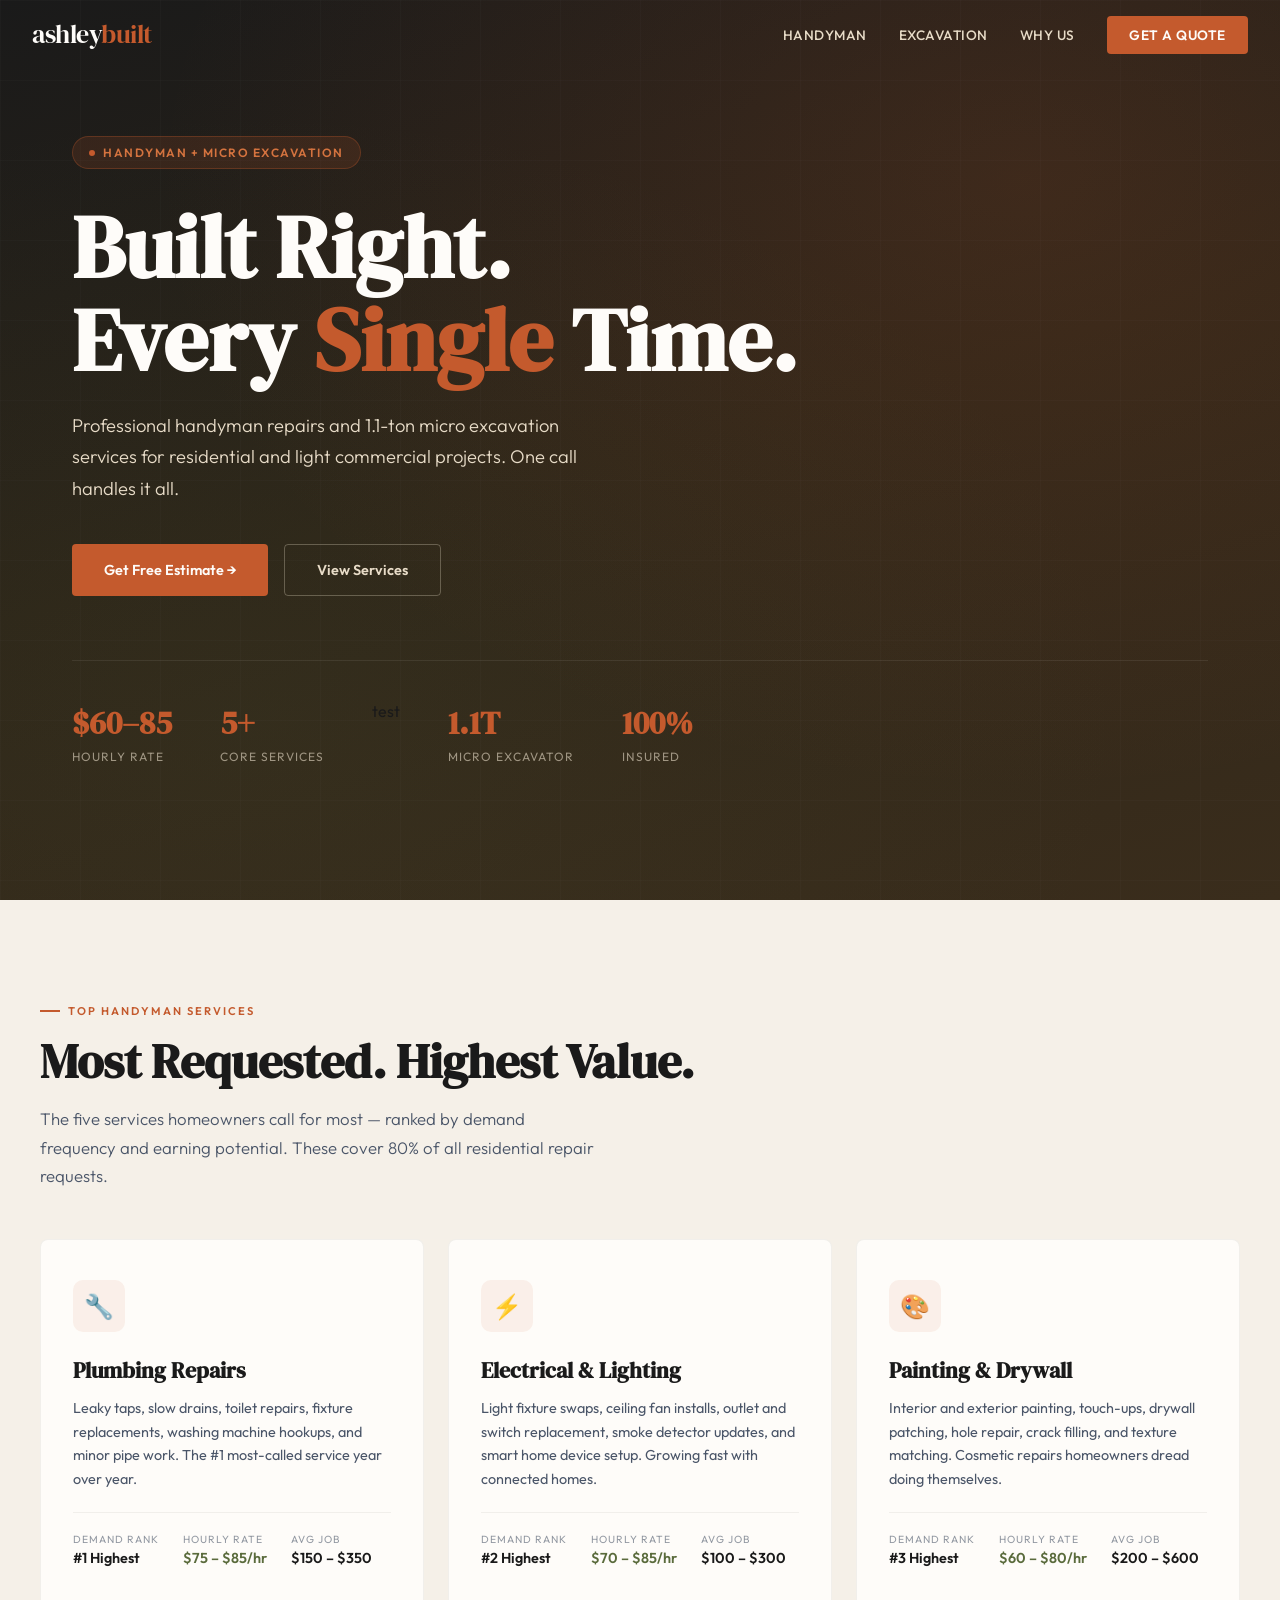
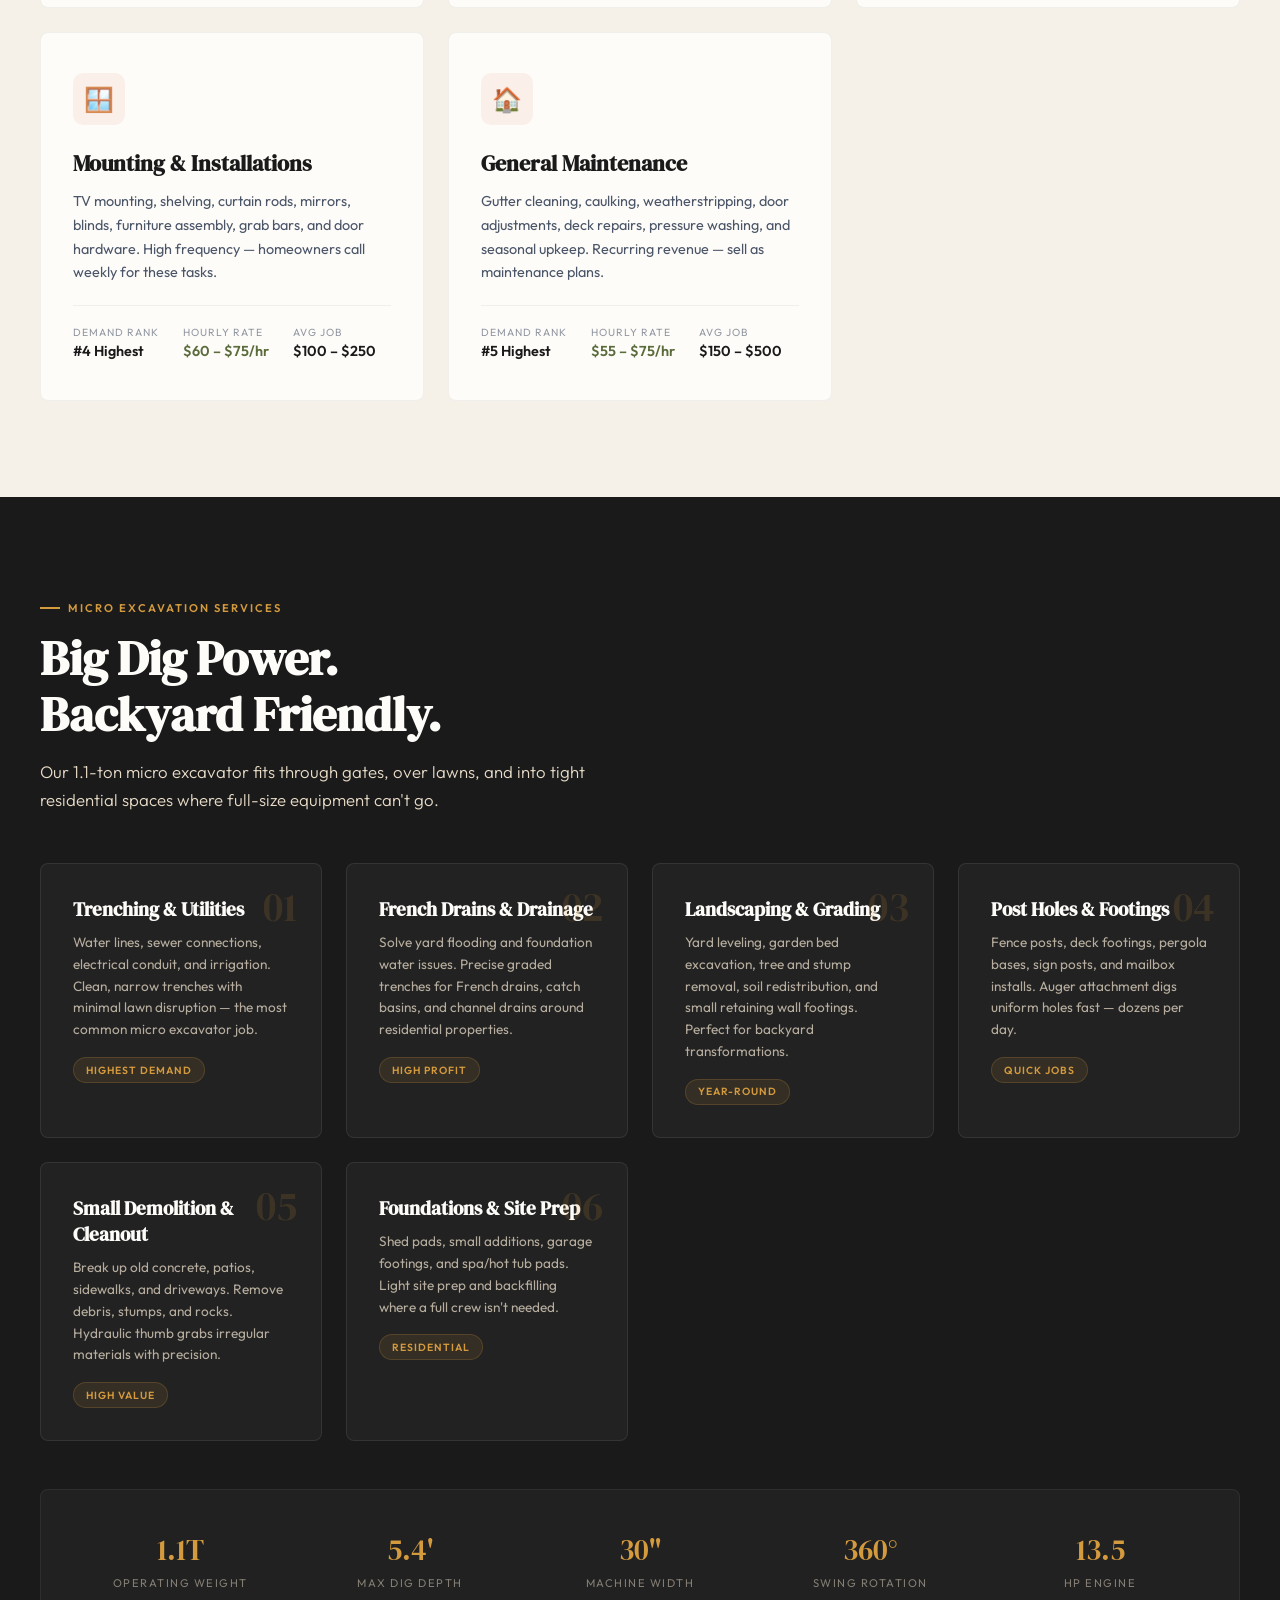
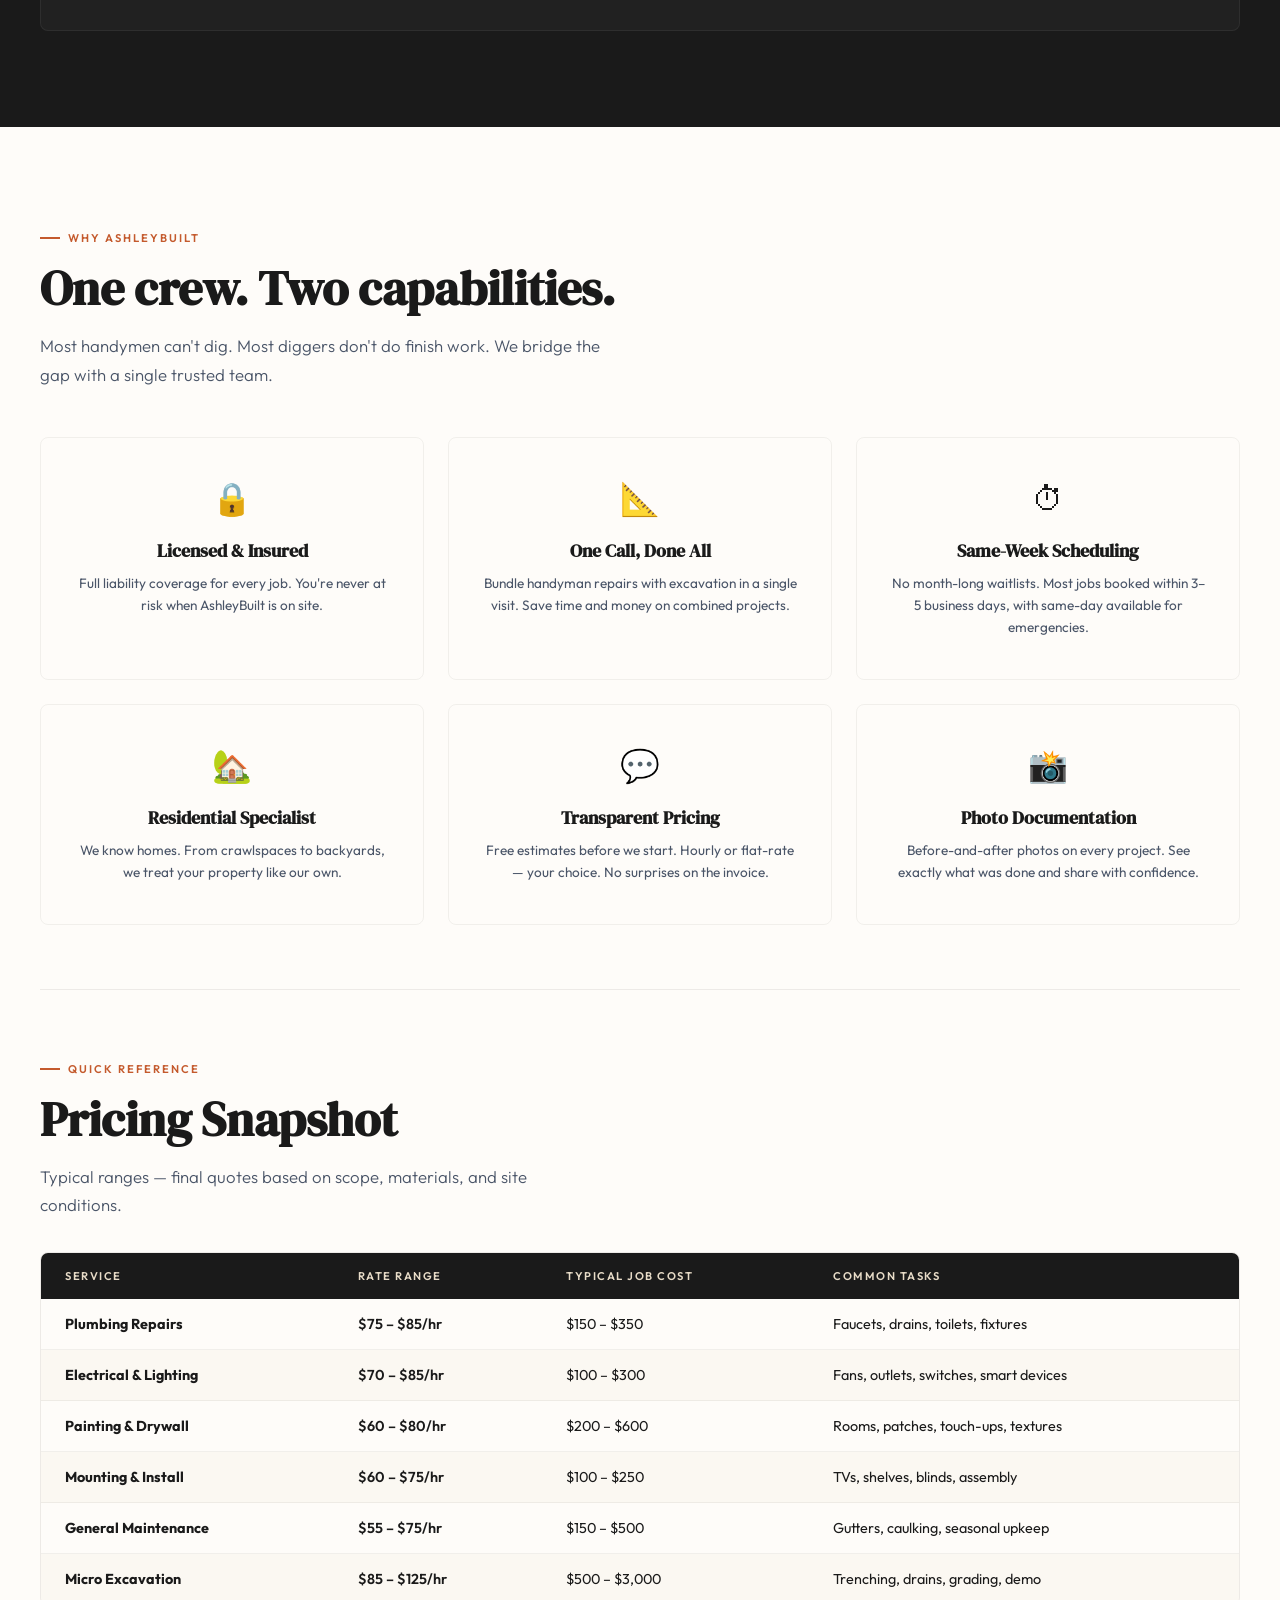
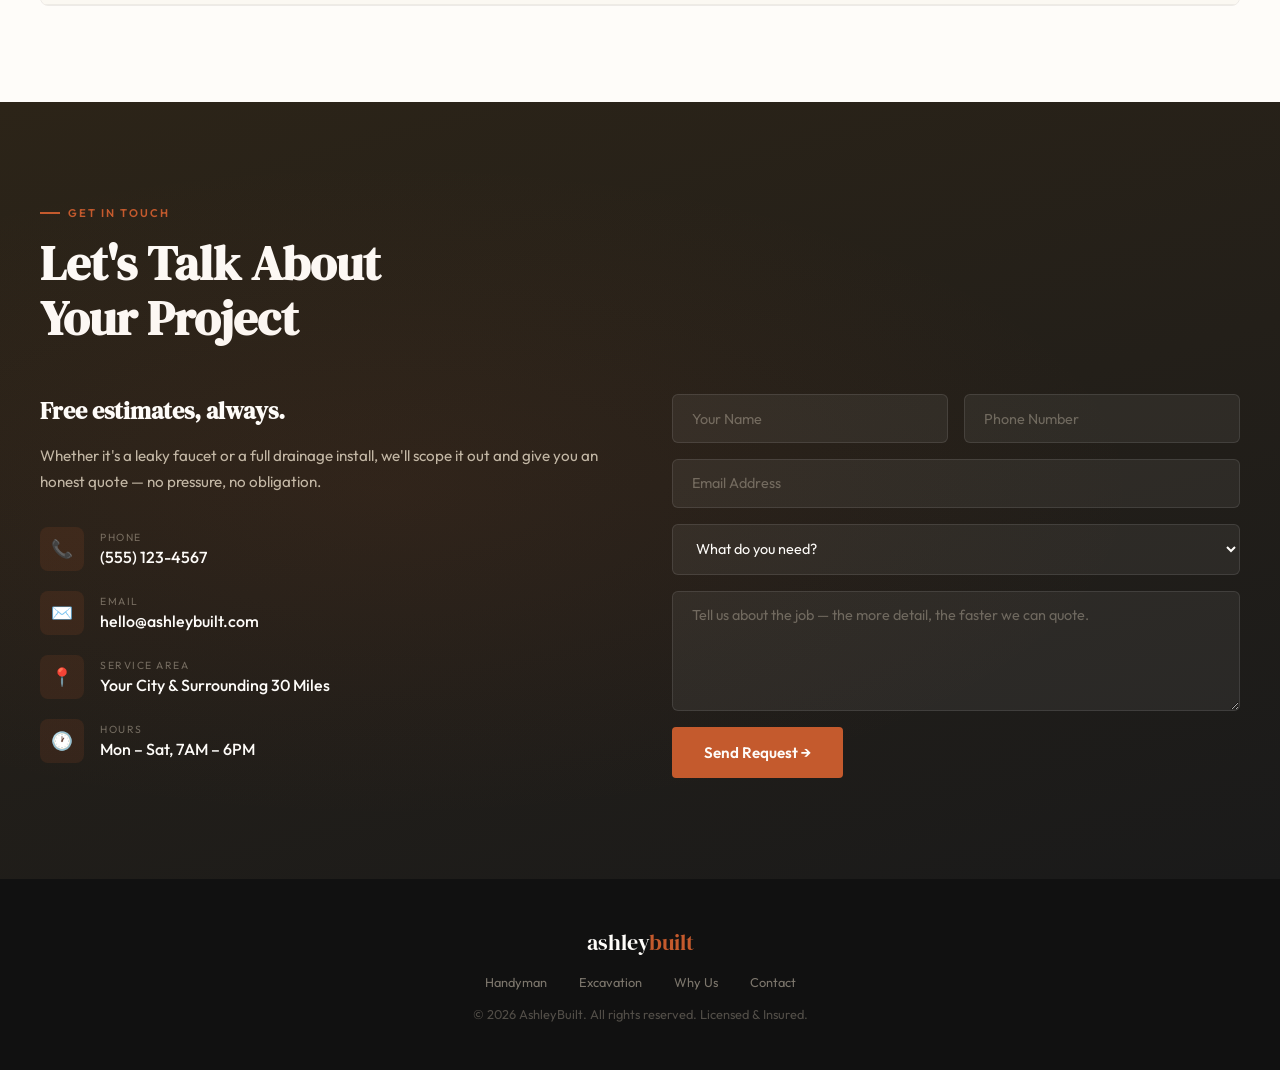
==== index.html @ c7dc9782 "baseline" ====
<!doctype html>
<html lang="en">
    <head>
        <meta charset="UTF-8" />
        <meta name="viewport" content="width=device-width, initial-scale=1.0" />
        <title>AshleyBuilt — Handyman & Micro Excavation</title>
        <link rel="preconnect" href="https://fonts.googleapis.com" />
        <link
            href="https://fonts.googleapis.com/css2?family=DM+Serif+Display&family=Outfit:wght@300;400;500;600;700&display=swap"
            rel="stylesheet"
        />
        <style>
            :root {
              --coal: #1a1a1a;
              --bark: #2c2418;
              --sand: #e8dcc8;
              --cream: #f5f0e8;
              --rust: #c45a2d;
              --rust-light: #d4733f;
              --olive: #5a6b3c;
              --olive-light: #6d8047;
              --slate: #4a5568;
              --white: #fefcf9;
              --amber: #d49a3e;
              <
            }

            * { margin: 0; padding: 0; box-sizing: border-box; }

            html { scroll-behavior: smooth; }

            body {
              font-family: 'Outfit', sans-serif;
              background: var(--white);
              color: var(--coal);
              overflow-x: hidden;
            }

            /* ─── NAV ─── */
            nav {
              position: fixed;
              top: 0;
              left: 0;
              right: 0;
              z-index: 100;
              padding: 1rem 2rem;
              display: flex;
              justify-content: space-between;
              align-items: center;
              transition: all 0.4s ease;
              background: transparent;
            }
            nav.scrolled {
              background: rgba(26,26,26,0.95);
              backdrop-filter: blur(12px);
              padding: 0.7rem 2rem;
              box-shadow: 0 2px 20px rgba(0,0,0,0.3);
            }
            .logo {
              font-family: 'DM Serif Display', serif;
              font-size: 1.6rem;
              color: var(--white);
              text-decoration: none;
              letter-spacing: -0.5px;
            }
            .logo span { color: var(--rust); }
            .nav-links {
              display: flex;
              gap: 2rem;
              list-style: none;
              align-items: center;
            }
            .nav-links a {
              color: var(--sand);
              text-decoration: none;
              font-size: 0.85rem;
              font-weight: 500;
              letter-spacing: 0.5px;
              text-transform: uppercase;
              transition: color 0.3s;
              position: relative;
            }
            .nav-links a::after {
              content: '';
              position: absolute;
              bottom: -4px;
              left: 0;
              width: 0;
              height: 2px;
              background: var(--rust);
              transition: width 0.3s;
            }
            .nav-links a:hover::after { width: 100%; }
            .nav-links a:hover { color: var(--white); }
            .nav-cta {
              background: var(--rust) !important;
              color: var(--white) !important;
              padding: 0.6rem 1.4rem;
              border-radius: 4px;
              font-weight: 600 !important;
              transition: background 0.3s !important;
            }
            .nav-cta:hover { background: var(--rust-light) !important; }
            .nav-cta::after { display: none !important; }

            .mobile-toggle {
              display: none;
              flex-direction: column;
              gap: 5px;
              cursor: pointer;
              z-index: 101;
            }
            .mobile-toggle span {
              width: 26px;
              height: 2px;
              background: var(--white);
              transition: all 0.3s;
            }

            /* ─── HERO ─── */
            .hero {
              min-height: 100vh;
              background: linear-gradient(165deg, var(--coal) 0%, var(--bark) 50%, #3a2d1c 100%);
              display: flex;
              align-items: center;
              position: relative;
              overflow: hidden;
            }
            .hero::before {
              content: '';
              position: absolute;
              top: 0; left: 0; right: 0; bottom: 0;
              background:
                radial-gradient(ellipse at 80% 20%, rgba(196,90,45,0.15) 0%, transparent 60%),
                radial-gradient(ellipse at 20% 80%, rgba(90,107,60,0.1) 0%, transparent 60%);
            }
            .hero-grid-bg {
              position: absolute;
              top: 0; left: 0; right: 0; bottom: 0;
              background-image:
                linear-gradient(rgba(255,255,255,0.015) 1px, transparent 1px),
                linear-gradient(90deg, rgba(255,255,255,0.015) 1px, transparent 1px);
              background-size: 80px 80px;
            }
            .hero-content {
              position: relative;
              z-index: 2;
              max-width: 1200px;
              margin: 0 auto;
              padding: 0 2rem;
              width: 100%;
            }
            .hero-tag {
              display: inline-flex;
              align-items: center;
              gap: 0.5rem;
              background: rgba(196,90,45,0.15);
              border: 1px solid rgba(196,90,45,0.3);
              color: var(--rust-light);
              padding: 0.5rem 1rem;
              border-radius: 100px;
              font-size: 0.75rem;
              font-weight: 600;
              text-transform: uppercase;
              letter-spacing: 1.5px;
              margin-bottom: 2rem;
              animation: fadeUp 0.8s ease both;
            }
            .hero-tag::before {
              content: '';
              width: 6px;
              height: 6px;
              background: var(--rust);
              border-radius: 50%;
              animation: pulse 2s infinite;
            }
            @keyframes pulse {
              0%, 100% { opacity: 1; }
              50% { opacity: 0.4; }
            }
            .hero h1 {
              font-family: 'DM Serif Display', serif;
              font-size: clamp(3rem, 7vw, 5.5rem);
              color: var(--white);
              line-height: 1.05;
              margin-bottom: 1.5rem;
              animation: fadeUp 0.8s ease 0.15s both;
            }
            .hero h1 em {
              font-style: normal;
              color: var(--rust);
              position: relative;
            }
            .hero-sub {
              font-size: 1.15rem;
              color: var(--sand);
              max-width: 520px;
              line-height: 1.7;
              font-weight: 300;
              margin-bottom: 2.5rem;
              animation: fadeUp 0.8s ease 0.3s both;
            }
            .hero-actions {
              display: flex;
              gap: 1rem;
              flex-wrap: wrap;
              animation: fadeUp 0.8s ease 0.45s both;
            }
            .btn {
              padding: 1rem 2rem;
              border: none;
              border-radius: 4px;
              font-family: 'Outfit', sans-serif;
              font-size: 0.9rem;
              font-weight: 600;
              cursor: pointer;
              text-decoration: none;
              display: inline-flex;
              align-items: center;
              gap: 0.5rem;
              transition: all 0.3s;
            }
            .btn-primary {
              background: var(--rust);
              color: var(--white);
            }
            .btn-primary:hover { background: var(--rust-light); transform: translateY(-2px); }
            .btn-outline {
              background: transparent;
              color: var(--sand);
              border: 1px solid rgba(232,220,200,0.3);
            }
            .btn-outline:hover { border-color: var(--sand); background: rgba(232,220,200,0.06); }

            .hero-stats {
              display: flex;
              gap: 3rem;
              margin-top: 4rem;
              padding-top: 2.5rem;
              border-top: 1px solid rgba(255,255,255,0.08);
              animation: fadeUp 0.8s ease 0.6s both;
            }
            .hero-stat h3 {
              font-family: 'DM Serif Display', serif;
              font-size: 2rem;
              color: var(--rust);
            }
            .hero-stat p {
              font-size: 0.75rem;
              color: rgba(232,220,200,0.6);
              text-transform: uppercase;
              letter-spacing: 1px;
              margin-top: 0.25rem;
            }

            @keyframes fadeUp {
              from { opacity: 0; transform: translateY(30px); }
              to { opacity: 1; transform: translateY(0); }
            }

            /* ─── SECTION BASE ─── */
            section { padding: 6rem 2rem; }
            .container { max-width: 1200px; margin: 0 auto; }
            .section-tag {
              display: inline-flex;
              align-items: center;
              gap: 0.5rem;
              font-size: 0.7rem;
              font-weight: 600;
              letter-spacing: 2px;
              text-transform: uppercase;
              color: var(--rust);
              margin-bottom: 1rem;
            }
            .section-tag::before {
              content: '';
              width: 20px;
              height: 2px;
              background: var(--rust);
            }
            .section-title {
              font-family: 'DM Serif Display', serif;
              font-size: clamp(2rem, 4vw, 3rem);
              color: var(--coal);
              margin-bottom: 1rem;
              line-height: 1.15;
            }
            .section-subtitle {
              font-size: 1.05rem;
              color: var(--slate);
              max-width: 560px;
              line-height: 1.7;
              font-weight: 300;
            }

            /* ─── PAGE 2: HANDYMAN SERVICES ─── */
            #handyman { background: var(--cream); }
            .services-grid {
              display: grid;
              grid-template-columns: repeat(auto-fit, minmax(340px, 1fr));
              gap: 1.5rem;
              margin-top: 3rem;
            }
            .service-card {
              background: var(--white);
              border-radius: 8px;
              padding: 2.5rem 2rem;
              border: 1px solid rgba(44,36,24,0.06);
              transition: all 0.4s ease;
              position: relative;
              overflow: hidden;
            }
            .service-card::before {
              content: '';
              position: absolute;
              top: 0;
              left: 0;
              width: 4px;
              height: 0;
              background: var(--rust);
              transition: height 0.4s ease;
            }
            .service-card:hover::before { height: 100%; }
            .service-card:hover {
              transform: translateY(-4px);
              box-shadow: 0 12px 40px rgba(44,36,24,0.08);
            }
            .service-icon {
              width: 52px;
              height: 52px;
              background: rgba(196,90,45,0.08);
              border-radius: 10px;
              display: flex;
              align-items: center;
              justify-content: center;
              font-size: 1.5rem;
              margin-bottom: 1.5rem;
            }
            .service-card h3 {
              font-family: 'DM Serif Display', serif;
              font-size: 1.35rem;
              margin-bottom: 0.75rem;
              color: var(--coal);
            }
            .service-card p {
              font-size: 0.9rem;
              color: var(--slate);
              line-height: 1.65;
              margin-bottom: 1.25rem;
            }
            .service-meta {
              display: flex;
              gap: 1.5rem;
              padding-top: 1.25rem;
              border-top: 1px solid rgba(44,36,24,0.06);
              flex-wrap: wrap;
            }
            .service-meta-item {
              display: flex;
              flex-direction: column;
            }
            .service-meta-item .label {
              font-size: 0.65rem;
              text-transform: uppercase;
              letter-spacing: 1px;
              color: rgba(74,85,104,0.6);
              margin-bottom: 0.2rem;
            }
            .service-meta-item .value {
              font-weight: 600;
              font-size: 0.9rem;
              color: var(--coal);
            }
            .service-meta-item .value.highlight {
              color: var(--olive);
            }

            /* ─── PAGE 3: EXCAVATION ─── */
            #excavation { background: var(--coal); }
            #excavation .section-tag { color: var(--amber); }
            #excavation .section-tag::before { background: var(--amber); }
            #excavation .section-title { color: var(--white); }
            #excavation .section-subtitle { color: var(--sand); }

            .excavation-grid {
              display: grid;
              grid-template-columns: repeat(auto-fit, minmax(280px, 1fr));
              gap: 1.5rem;
              margin-top: 3rem;
            }
            .exc-card {
              background: rgba(255,255,255,0.04);
              border: 1px solid rgba(255,255,255,0.08);
              border-radius: 8px;
              padding: 2rem;
              transition: all 0.4s ease;
              position: relative;
            }
            .exc-card:hover {
              background: rgba(255,255,255,0.07);
              border-color: rgba(212,154,62,0.3);
              transform: translateY(-3px);
            }
            .exc-card .exc-num {
              font-family: 'DM Serif Display', serif;
              font-size: 2.5rem;
              color: rgba(212,154,62,0.15);
              position: absolute;
              top: 1rem;
              right: 1.5rem;
            }
            .exc-card h3 {
              font-family: 'DM Serif Display', serif;
              font-size: 1.2rem;
              color: var(--white);
              margin-bottom: 0.65rem;
            }
            .exc-card p {
              font-size: 0.85rem;
              color: var(--sand);
              line-height: 1.6;
              opacity: 0.75;
              margin-bottom: 1rem;
            }
            .exc-tag {
              display: inline-block;
              font-size: 0.65rem;
              font-weight: 600;
              text-transform: uppercase;
              letter-spacing: 1px;
              color: var(--amber);
              background: rgba(212,154,62,0.1);
              padding: 0.35rem 0.75rem;
              border-radius: 100px;
              border: 1px solid rgba(212,154,62,0.2);
            }
            .machine-specs {
              margin-top: 3rem;
              background: rgba(255,255,255,0.03);
              border: 1px solid rgba(255,255,255,0.06);
              border-radius: 8px;
              padding: 2.5rem;
              display: grid;
              grid-template-columns: repeat(auto-fit, minmax(160px, 1fr));
              gap: 2rem;
            }
            .spec-item { text-align: center; }
            .spec-item .spec-val {
              font-family: 'DM Serif Display', serif;
              font-size: 1.8rem;
              color: var(--amber);
              margin-bottom: 0.35rem;
            }
            .spec-item .spec-label {
              font-size: 0.7rem;
              text-transform: uppercase;
              letter-spacing: 1.5px;
              color: rgba(232,220,200,0.5);
            }

            /* ─── PAGE 4: WHY US ─── */
            #why { background: var(--white); }
            .why-grid {
              display: grid;
              grid-template-columns: repeat(3, 1fr);
              gap: 1.5rem;
              margin-top: 3rem;
            }
            .why-card {
              padding: 2.5rem 2rem;
              border-radius: 8px;
              border: 1px solid rgba(44,36,24,0.06);
              text-align: center;
              transition: all 0.3s;
            }
            .why-card:hover {
              border-color: rgba(196,90,45,0.15);
              box-shadow: 0 8px 30px rgba(44,36,24,0.05);
            }
            .why-icon {
              font-size: 2rem;
              margin-bottom: 1.25rem;
            }
            .why-card h3 {
              font-family: 'DM Serif Display', serif;
              font-size: 1.15rem;
              margin-bottom: 0.65rem;
            }
            .why-card p {
              font-size: 0.85rem;
              color: var(--slate);
              line-height: 1.6;
            }

            /* ─── PRICING SNAPSHOT ─── */
            .pricing-row {
              margin-top: 4rem;
              padding-top: 4rem;
              border-top: 1px solid rgba(44,36,24,0.08);
            }
            .pricing-table {
              width: 100%;
              border-collapse: separate;
              border-spacing: 0;
              margin-top: 2rem;
              border-radius: 8px;
              overflow: hidden;
              border: 1px solid rgba(44,36,24,0.08);
            }
            .pricing-table thead {
              background: var(--coal);
            }
            .pricing-table th {
              padding: 1rem 1.5rem;
              color: var(--sand);
              font-size: 0.7rem;
              text-transform: uppercase;
              letter-spacing: 1.5px;
              font-weight: 600;
              text-align: left;
            }
            .pricing-table td {
              padding: 1rem 1.5rem;
              font-size: 0.9rem;
              border-bottom: 1px solid rgba(44,36,24,0.06);
              color: var(--coal);
            }
            .pricing-table tbody tr:nth-child(even) {
              background: rgba(232,220,200,0.15);
            }
            .pricing-table tbody tr:hover {
              background: rgba(196,90,45,0.04);
            }
            .price-val {
              font-weight: 600;
              color: var(--rust);
            }

            /* ─── PAGE 5: CONTACT ─── */
            #contact {
              background: linear-gradient(165deg, var(--bark) 0%, var(--coal) 100%);
              position: relative;
            }
            #contact::before {
              content: '';
              position: absolute;
              top: 0; left: 0; right: 0; bottom: 0;
              background: radial-gradient(ellipse at 30% 50%, rgba(196,90,45,0.08) 0%, transparent 60%);
            }
            .contact-grid {
              display: grid;
              grid-template-columns: 1fr 1fr;
              gap: 4rem;
              position: relative;
              z-index: 2;
              margin-top: 3rem;
            }
            .contact-info h3 {
              font-family: 'DM Serif Display', serif;
              font-size: 1.5rem;
              color: var(--white);
              margin-bottom: 1rem;
            }
            .contact-info p {
              color: var(--sand);
              font-size: 0.95rem;
              line-height: 1.7;
              opacity: 0.8;
              margin-bottom: 2rem;
            }
            .contact-detail {
              display: flex;
              align-items: center;
              gap: 1rem;
              margin-bottom: 1.25rem;
            }
            .contact-detail-icon {
              width: 44px;
              height: 44px;
              background: rgba(196,90,45,0.12);
              border-radius: 8px;
              display: flex;
              align-items: center;
              justify-content: center;
              font-size: 1.1rem;
              flex-shrink: 0;
            }
            .contact-detail-text .cd-label {
              font-size: 0.65rem;
              text-transform: uppercase;
              letter-spacing: 1.5px;
              color: rgba(232,220,200,0.4);
            }
            .contact-detail-text .cd-value {
              color: var(--white);
              font-weight: 500;
              font-size: 1rem;
              margin-top: 0.15rem;
            }
            .contact-form {
              display: flex;
              flex-direction: column;
              gap: 1rem;
            }
            .form-row { display: flex; gap: 1rem; }
            .form-row > * { flex: 1; }
            .contact-form input,
            .contact-form textarea,
            .contact-form select {
              width: 100%;
              padding: 0.9rem 1.2rem;
              background: rgba(255,255,255,0.06);
              border: 1px solid rgba(255,255,255,0.1);
              border-radius: 6px;
              color: var(--white);
              font-family: 'Outfit', sans-serif;
              font-size: 0.9rem;
              transition: all 0.3s;
              outline: none;
            }
            .contact-form input::placeholder,
            .contact-form textarea::placeholder {
              color: rgba(232,220,200,0.35);
            }
            .contact-form input:focus,
            .contact-form textarea:focus,
            .contact-form select:focus {
              border-color: var(--rust);
              background: rgba(255,255,255,0.08);
            }
            .contact-form textarea { min-height: 120px; resize: vertical; }
            .contact-form select option { background: var(--coal); color: var(--white); }
            .btn-submit {
              background: var(--rust);
              color: var(--white);
              border: none;
              padding: 1rem 2rem;
              border-radius: 4px;
              font-family: 'Outfit', sans-serif;
              font-size: 0.95rem;
              font-weight: 600;
              cursor: pointer;
              transition: all 0.3s;
              align-self: flex-start;
            }
            .btn-submit:hover { background: var(--rust-light); transform: translateY(-2px); }

            /* ─── FOOTER ─── */
            footer {
              background: #111;
              padding: 3rem 2rem;
              text-align: center;
            }
            .footer-logo {
              font-family: 'DM Serif Display', serif;
              font-size: 1.4rem;
              color: var(--white);
              margin-bottom: 0.75rem;
            }
            .footer-logo span { color: var(--rust); }
            footer p {
              color: rgba(232,220,200,0.3);
              font-size: 0.8rem;
            }
            .footer-links {
              display: flex;
              justify-content: center;
              gap: 2rem;
              margin: 1rem 0;
            }
            .footer-links a {
              color: rgba(232,220,200,0.5);
              text-decoration: none;
              font-size: 0.8rem;
              transition: color 0.3s;
            }
            .footer-links a:hover { color: var(--rust); }

            /* ─── RESPONSIVE ─── */
            @media (max-width: 768px) {
              .nav-links { display: none; }
              .mobile-toggle { display: flex; }
              .nav-links.open {
                display: flex;
                flex-direction: column;
                position: fixed;
                top: 0; left: 0; right: 0; bottom: 0;
                background: rgba(26,26,26,0.97);
                justify-content: center;
                align-items: center;
                gap: 2rem;
                z-index: 100;
              }
              .hero-stats { gap: 1.5rem; flex-wrap: wrap; }
              .services-grid { grid-template-columns: 1fr; }
              .why-grid { grid-template-columns: 1fr; }
              .contact-grid { grid-template-columns: 1fr; gap: 2rem; }
              .form-row { flex-direction: column; }
              .pricing-table { font-size: 0.8rem; }
              .pricing-table th, .pricing-table td { padding: 0.7rem 0.8rem; }
              .machine-specs { grid-template-columns: repeat(2, 1fr); }
            }
        </style>
    </head>
    <body>
        <!-- ═══ NAV ═══ -->
        <nav id="navbar">
            <a href="#" class="logo">ashley<span>built</span></a>
            <ul class="nav-links" id="navLinks">
                <li><a href="#handyman">Handyman</a></li>
                <li><a href="#excavation">Excavation</a></li>
                <li><a href="#why">Why Us</a></li>
                <li><a href="#contact" class="nav-cta">Get a Quote</a></li>
            </ul>
            <div
                class="mobile-toggle"
                id="mobileToggle"
                onclick="
                    document.getElementById('navLinks').classList.toggle('open')
                "
            >
                <span></span><span></span><span></span>
            </div>
        </nav>

        <!-- ═══ PAGE 1: HERO ═══ -->
        <section class="hero" id="home">
            <div class="hero-grid-bg"></div>
            <div class="hero-content">
                <div class="hero-tag">Handyman + Micro Excavation</div>
                <h1>Built Right.<br />Every <em>Single</em> Time.</h1>
                <p class="hero-sub">
                    Professional handyman repairs and 1.1-ton micro excavation
                    services for residential and light commercial projects. One
                    call handles it all.
                </p>
                <div class="hero-actions">
                    <a href="#contact" class="btn btn-primary"
                        >Get Free Estimate →</a
                    >
                    <a href="#handyman" class="btn btn-outline"
                        >View Services</a
                    >
                </div>
                <div class="hero-stats">
                    <div class="hero-stat">
                        <h3>$60–85</h3>
                        <p>Hourly Rate</p>
                    </div>
                    <div class="hero-stat">
                        <h3>5+</h3>
                        <p>Core Services</p>
                    </div>
                    test
                    <div class="hero-stat">
                        <h3>1.1T</h3>
                        <p>Micro Excavator</p>
                    </div>
                    <div class="hero-stat">
                        <h3>100%</h3>
                        <p>Insured</p>
                    </div>
                </div>
            </div>
        </section>

        <!-- ═══ PAGE 2: HANDYMAN SERVICES ═══ -->
        <section id="handyman">
            <div class="container">
                <div class="section-tag">Top Handyman Services</div>
                <h2 class="section-title">Most Requested. Highest Value.</h2>
                <p class="section-subtitle">
                    The five services homeowners call for most — ranked by
                    demand frequency and earning potential. These cover 80% of
                    all residential repair requests.
                </p>

                <div class="services-grid">
                    <div class="service-card">
                        <div class="service-icon">🔧</div>
                        <h3>Plumbing Repairs</h3>
                        <p>
                            Leaky taps, slow drains, toilet repairs, fixture
                            replacements, washing machine hookups, and minor
                            pipe work. The #1 most-called service year over
                            year.
                        </p>
                        <div class="service-meta">
                            <div class="service-meta-item">
                                <span class="label">Demand Rank</span>
                                <span class="value">#1 Highest</span>
                            </div>
                            <div class="service-meta-item">
                                <span class="label">Hourly Rate</span>
                                <span class="value highlight"
                                    >$75 – $85/hr</span
                                >
                            </div>
                            <div class="service-meta-item">
                                <span class="label">Avg Job</span>
                                <span class="value">$150 – $350</span>
                            </div>
                        </div>
                    </div>

                    <div class="service-card">
                        <div class="service-icon">⚡</div>
                        <h3>Electrical & Lighting</h3>
                        <p>
                            Light fixture swaps, ceiling fan installs, outlet
                            and switch replacement, smoke detector updates, and
                            smart home device setup. Growing fast with connected
                            homes.
                        </p>
                        <div class="service-meta">
                            <div class="service-meta-item">
                                <span class="label">Demand Rank</span>
                                <span class="value">#2 Highest</span>
                            </div>
                            <div class="service-meta-item">
                                <span class="label">Hourly Rate</span>
                                <span class="value highlight"
                                    >$70 – $85/hr</span
                                >
                            </div>
                            <div class="service-meta-item">
                                <span class="label">Avg Job</span>
                                <span class="value">$100 – $300</span>
                            </div>
                        </div>
                    </div>

                    <div class="service-card">
                        <div class="service-icon">🎨</div>
                        <h3>Painting & Drywall</h3>
                        <p>
                            Interior and exterior painting, touch-ups, drywall
                            patching, hole repair, crack filling, and texture
                            matching. Cosmetic repairs homeowners dread doing
                            themselves.
                        </p>
                        <div class="service-meta">
                            <div class="service-meta-item">
                                <span class="label">Demand Rank</span>
                                <span class="value">#3 Highest</span>
                            </div>
                            <div class="service-meta-item">
                                <span class="label">Hourly Rate</span>
                                <span class="value highlight"
                                    >$60 – $80/hr</span
                                >
                            </div>
                            <div class="service-meta-item">
                                <span class="label">Avg Job</span>
                                <span class="value">$200 – $600</span>
                            </div>
                        </div>
                    </div>

                    <div class="service-card">
                        <div class="service-icon">🪟</div>
                        <h3>Mounting & Installations</h3>
                        <p>
                            TV mounting, shelving, curtain rods, mirrors,
                            blinds, furniture assembly, grab bars, and door
                            hardware. High frequency — homeowners call weekly
                            for these tasks.
                        </p>
                        <div class="service-meta">
                            <div class="service-meta-item">
                                <span class="label">Demand Rank</span>
                                <span class="value">#4 Highest</span>
                            </div>
                            <div class="service-meta-item">
                                <span class="label">Hourly Rate</span>
                                <span class="value highlight"
                                    >$60 – $75/hr</span
                                >
                            </div>
                            <div class="service-meta-item">
                                <span class="label">Avg Job</span>
                                <span class="value">$100 – $250</span>
                            </div>
                        </div>
                    </div>

                    <div class="service-card">
                        <div class="service-icon">🏠</div>
                        <h3>General Maintenance</h3>
                        <p>
                            Gutter cleaning, caulking, weatherstripping, door
                            adjustments, deck repairs, pressure washing, and
                            seasonal upkeep. Recurring revenue — sell as
                            maintenance plans.
                        </p>
                        <div class="service-meta">
                            <div class="service-meta-item">
                                <span class="label">Demand Rank</span>
                                <span class="value">#5 Highest</span>
                            </div>
                            <div class="service-meta-item">
                                <span class="label">Hourly Rate</span>
                                <span class="value highlight"
                                    >$55 – $75/hr</span
                                >
                            </div>
                            <div class="service-meta-item">
                                <span class="label">Avg Job</span>
                                <span class="value">$150 – $500</span>
                            </div>
                        </div>
                    </div>
                </div>
            </div>
        </section>

        <!-- ═══ PAGE 3: EXCAVATION ═══ -->
        <section id="excavation">
            <div class="container">
                <div class="section-tag">Micro Excavation Services</div>
                <h2 class="section-title">
                    Big Dig Power.<br />Backyard Friendly.
                </h2>
                <p class="section-subtitle">
                    Our 1.1-ton micro excavator fits through gates, over lawns,
                    and into tight residential spaces where full-size equipment
                    can't go.
                </p>

                <div class="excavation-grid">
                    <div class="exc-card">
                        <span class="exc-num">01</span>
                        <h3>Trenching & Utilities</h3>
                        <p>
                            Water lines, sewer connections, electrical conduit,
                            and irrigation. Clean, narrow trenches with minimal
                            lawn disruption — the most common micro excavator
                            job.
                        </p>
                        <span class="exc-tag">Highest demand</span>
                    </div>
                    <div class="exc-card">
                        <span class="exc-num">02</span>
                        <h3>French Drains & Drainage</h3>
                        <p>
                            Solve yard flooding and foundation water issues.
                            Precise graded trenches for French drains, catch
                            basins, and channel drains around residential
                            properties.
                        </p>
                        <span class="exc-tag">High profit</span>
                    </div>
                    <div class="exc-card">
                        <span class="exc-num">03</span>
                        <h3>Landscaping & Grading</h3>
                        <p>
                            Yard leveling, garden bed excavation, tree and stump
                            removal, soil redistribution, and small retaining
                            wall footings. Perfect for backyard transformations.
                        </p>
                        <span class="exc-tag">Year-round</span>
                    </div>
                    <div class="exc-card">
                        <span class="exc-num">04</span>
                        <h3>Post Holes & Footings</h3>
                        <p>
                            Fence posts, deck footings, pergola bases, sign
                            posts, and mailbox installs. Auger attachment digs
                            uniform holes fast — dozens per day.
                        </p>
                        <span class="exc-tag">Quick jobs</span>
                    </div>
                    <div class="exc-card">
                        <span class="exc-num">05</span>
                        <h3>Small Demolition & Cleanout</h3>
                        <p>
                            Break up old concrete, patios, sidewalks, and
                            driveways. Remove debris, stumps, and rocks.
                            Hydraulic thumb grabs irregular materials with
                            precision.
                        </p>
                        <span class="exc-tag">High value</span>
                    </div>
                    <div class="exc-card">
                        <span class="exc-num">06</span>
                        <h3>Foundations & Site Prep</h3>
                        <p>
                            Shed pads, small additions, garage footings, and
                            spa/hot tub pads. Light site prep and backfilling
                            where a full crew isn't needed.
                        </p>
                        <span class="exc-tag">Residential</span>
                    </div>
                </div>

                <div class="machine-specs">
                    <div class="spec-item">
                        <div class="spec-val">1.1T</div>
                        <div class="spec-label">Operating Weight</div>
                    </div>
                    <div class="spec-item">
                        <div class="spec-val">5.4'</div>
                        <div class="spec-label">Max Dig Depth</div>
                    </div>
                    <div class="spec-item">
                        <div class="spec-val">30"</div>
                        <div class="spec-label">Machine Width</div>
                    </div>
                    <div class="spec-item">
                        <div class="spec-val">360°</div>
                        <div class="spec-label">Swing Rotation</div>
                    </div>
                    <div class="spec-item">
                        <div class="spec-val">13.5</div>
                        <div class="spec-label">HP Engine</div>
                    </div>
                </div>
            </div>
        </section>

        <!-- ═══ PAGE 4: WHY US + PRICING ═══ -->
        <section id="why">
            <div class="container">
                <div class="section-tag">Why AshleyBuilt</div>
                <h2 class="section-title">One crew. Two capabilities.</h2>
                <p class="section-subtitle">
                    Most handymen can't dig. Most diggers don't do finish work.
                    We bridge the gap with a single trusted team.
                </p>

                <div class="why-grid">
                    <div class="why-card">
                        <div class="why-icon">🔒</div>
                        <h3>Licensed & Insured</h3>
                        <p>
                            Full liability coverage for every job. You're never
                            at risk when AshleyBuilt is on site.
                        </p>
                    </div>
                    <div class="why-card">
                        <div class="why-icon">📐</div>
                        <h3>One Call, Done All</h3>
                        <p>
                            Bundle handyman repairs with excavation in a single
                            visit. Save time and money on combined projects.
                        </p>
                    </div>
                    <div class="why-card">
                        <div class="why-icon">⏱</div>
                        <h3>Same-Week Scheduling</h3>
                        <p>
                            No month-long waitlists. Most jobs booked within 3–5
                            business days, with same-day available for
                            emergencies.
                        </p>
                    </div>
                    <div class="why-card">
                        <div class="why-icon">🏡</div>
                        <h3>Residential Specialist</h3>
                        <p>
                            We know homes. From crawlspaces to backyards, we
                            treat your property like our own.
                        </p>
                    </div>
                    <div class="why-card">
                        <div class="why-icon">💬</div>
                        <h3>Transparent Pricing</h3>
                        <p>
                            Free estimates before we start. Hourly or flat-rate
                            — your choice. No surprises on the invoice.
                        </p>
                    </div>
                    <div class="why-card">
                        <div class="why-icon">📸</div>
                        <h3>Photo Documentation</h3>
                        <p>
                            Before-and-after photos on every project. See
                            exactly what was done and share with confidence.
                        </p>
                    </div>
                </div>

                <!-- Pricing Snapshot -->
                <div class="pricing-row">
                    <div class="section-tag">Quick Reference</div>
                    <h2 class="section-title">Pricing Snapshot</h2>
                    <p class="section-subtitle">
                        Typical ranges — final quotes based on scope, materials,
                        and site conditions.
                    </p>
                    <table class="pricing-table">
                        <thead>
                            <tr>
                                <th>Service</th>
                                <th>Rate Range</th>
                                <th>Typical Job Cost</th>
                                <th>Common Tasks</th>
                            </tr>
                        </thead>
                        <tbody>
                            <tr>
                                <td><strong>Plumbing Repairs</strong></td>
                                <td class="price-val">$75 – $85/hr</td>
                                <td>$150 – $350</td>
                                <td>Faucets, drains, toilets, fixtures</td>
                            </tr>
                            <tr>
                                <td><strong>Electrical & Lighting</strong></td>
                                <td class="price-val">$70 – $85/hr</td>
                                <td>$100 – $300</td>
                                <td>Fans, outlets, switches, smart devices</td>
                            </tr>
                            <tr>
                                <td><strong>Painting & Drywall</strong></td>
                                <td class="price-val">$60 – $80/hr</td>
                                <td>$200 – $600</td>
                                <td>Rooms, patches, touch-ups, textures</td>
                            </tr>
                            <tr>
                                <td><strong>Mounting & Install</strong></td>
                                <td class="price-val">$60 – $75/hr</td>
                                <td>$100 – $250</td>
                                <td>TVs, shelves, blinds, assembly</td>
                            </tr>
                            <tr>
                                <td><strong>General Maintenance</strong></td>
                                <td class="price-val">$55 – $75/hr</td>
                                <td>$150 – $500</td>
                                <td>Gutters, caulking, seasonal upkeep</td>
                            </tr>
                            <tr>
                                <td><strong>Micro Excavation</strong></td>
                                <td class="price-val">$85 – $125/hr</td>
                                <td>$500 – $3,000</td>
                                <td>Trenching, drains, grading, demo</td>
                            </tr>
                        </tbody>
                    </table>
                </div>
            </div>
        </section>

        <!-- ═══ PAGE 5: CONTACT ═══ -->
        <section id="contact">
            <div class="container">
                <div class="section-tag" style="color: var(--rust)">
                    Get In Touch
                </div>
                <h2 class="section-title" style="color: var(--white)">
                    Let's Talk About<br />Your Project
                </h2>

                <div class="contact-grid">
                    <div class="contact-info">
                        <h3>Free estimates, always.</h3>
                        <p>
                            Whether it's a leaky faucet or a full drainage
                            install, we'll scope it out and give you an honest
                            quote — no pressure, no obligation.
                        </p>

                        <div class="contact-detail">
                            <div class="contact-detail-icon">📞</div>
                            <div class="contact-detail-text">
                                <div class="cd-label">Phone</div>
                                <div class="cd-value">(555) 123-4567</div>
                            </div>
                        </div>
                        <div class="contact-detail">
                            <div class="contact-detail-icon">✉️</div>
                            <div class="contact-detail-text">
                                <div class="cd-label">Email</div>
                                <div class="cd-value">
                                    hello@ashleybuilt.com
                                </div>
                            </div>
                        </div>
                        <div class="contact-detail">
                            <div class="contact-detail-icon">📍</div>
                            <div class="contact-detail-text">
                                <div class="cd-label">Service Area</div>
                                <div class="cd-value">
                                    Your City & Surrounding 30 Miles
                                </div>
                            </div>
                        </div>
                        <div class="contact-detail">
                            <div class="contact-detail-icon">🕐</div>
                            <div class="contact-detail-text">
                                <div class="cd-label">Hours</div>
                                <div class="cd-value">Mon – Sat, 7AM – 6PM</div>
                            </div>
                        </div>
                    </div>

                    <div class="contact-form">
                        <div class="form-row">
                            <input type="text" placeholder="Your Name" />
                            <input type="tel" placeholder="Phone Number" />
                        </div>
                        <input type="email" placeholder="Email Address" />
                        <select>
                            <option value="" disabled selected>
                                What do you need?
                            </option>
                            <option>Plumbing Repair</option>
                            <option>Electrical / Lighting</option>
                            <option>Painting / Drywall</option>
                            <option>Mounting / Installation</option>
                            <option>General Maintenance</option>
                            <option>Micro Excavation — Trenching</option>
                            <option>Micro Excavation — Drainage</option>
                            <option>Micro Excavation — Landscaping</option>
                            <option>Micro Excavation — Demolition</option>
                            <option>Other / Multiple Services</option>
                        </select>
                        <textarea
                            placeholder="Tell us about the job — the more detail, the faster we can quote."
                        ></textarea>
                        <button class="btn-submit">Send Request →</button>
                    </div>
                </div>
            </div>
        </section>

        <!-- ═══ FOOTER ═══ -->
        <footer>
            <div class="footer-logo">ashley<span>built</span></div>
            <div class="footer-links">
                <a href="#handyman">Handyman</a>
                <a href="#excavation">Excavation</a>
                <a href="#why">Why Us</a>
                <a href="#contact">Contact</a>
            </div>
            <p>© 2026 AshleyBuilt. All rights reserved. Licensed & Insured.</p>
        </footer>

        <script>
            // Nav scroll effect
            const nav = document.getElementById("navbar");
            window.addEventListener("scroll", () => {
                nav.classList.toggle("scrolled", window.scrollY > 50);
            });

            // Smooth scroll for nav links
            document.querySelectorAll('a[href^="#"]').forEach((a) => {
                a.addEventListener("click", (e) => {
                    e.preventDefault();
                    const target = document.querySelector(
                        a.getAttribute("href"),
                    );
                    if (target) {
                        target.scrollIntoView({ behavior: "smooth" });
                        document
                            .getElementById("navLinks")
                            .classList.remove("open");
                    }
                });
            });

            // Animate on scroll
            const observer = new IntersectionObserver(
                (entries) => {
                    entries.forEach((entry) => {
                        if (entry.isIntersecting) {
                            entry.target.style.opacity = "1";
                            entry.target.style.transform = "translateY(0)";
                        }
                    });
                },
                { threshold: 0.1 },
            );

            document
                .querySelectorAll(".service-card, .exc-card, .why-card")
                .forEach((el) => {
                    el.style.opacity = "0";
                    el.style.transform = "translateY(20px)";
                    el.style.transition = "all 0.6s ease";
                    observer.observe(el);
                });
        </script>
    </body>
</html>
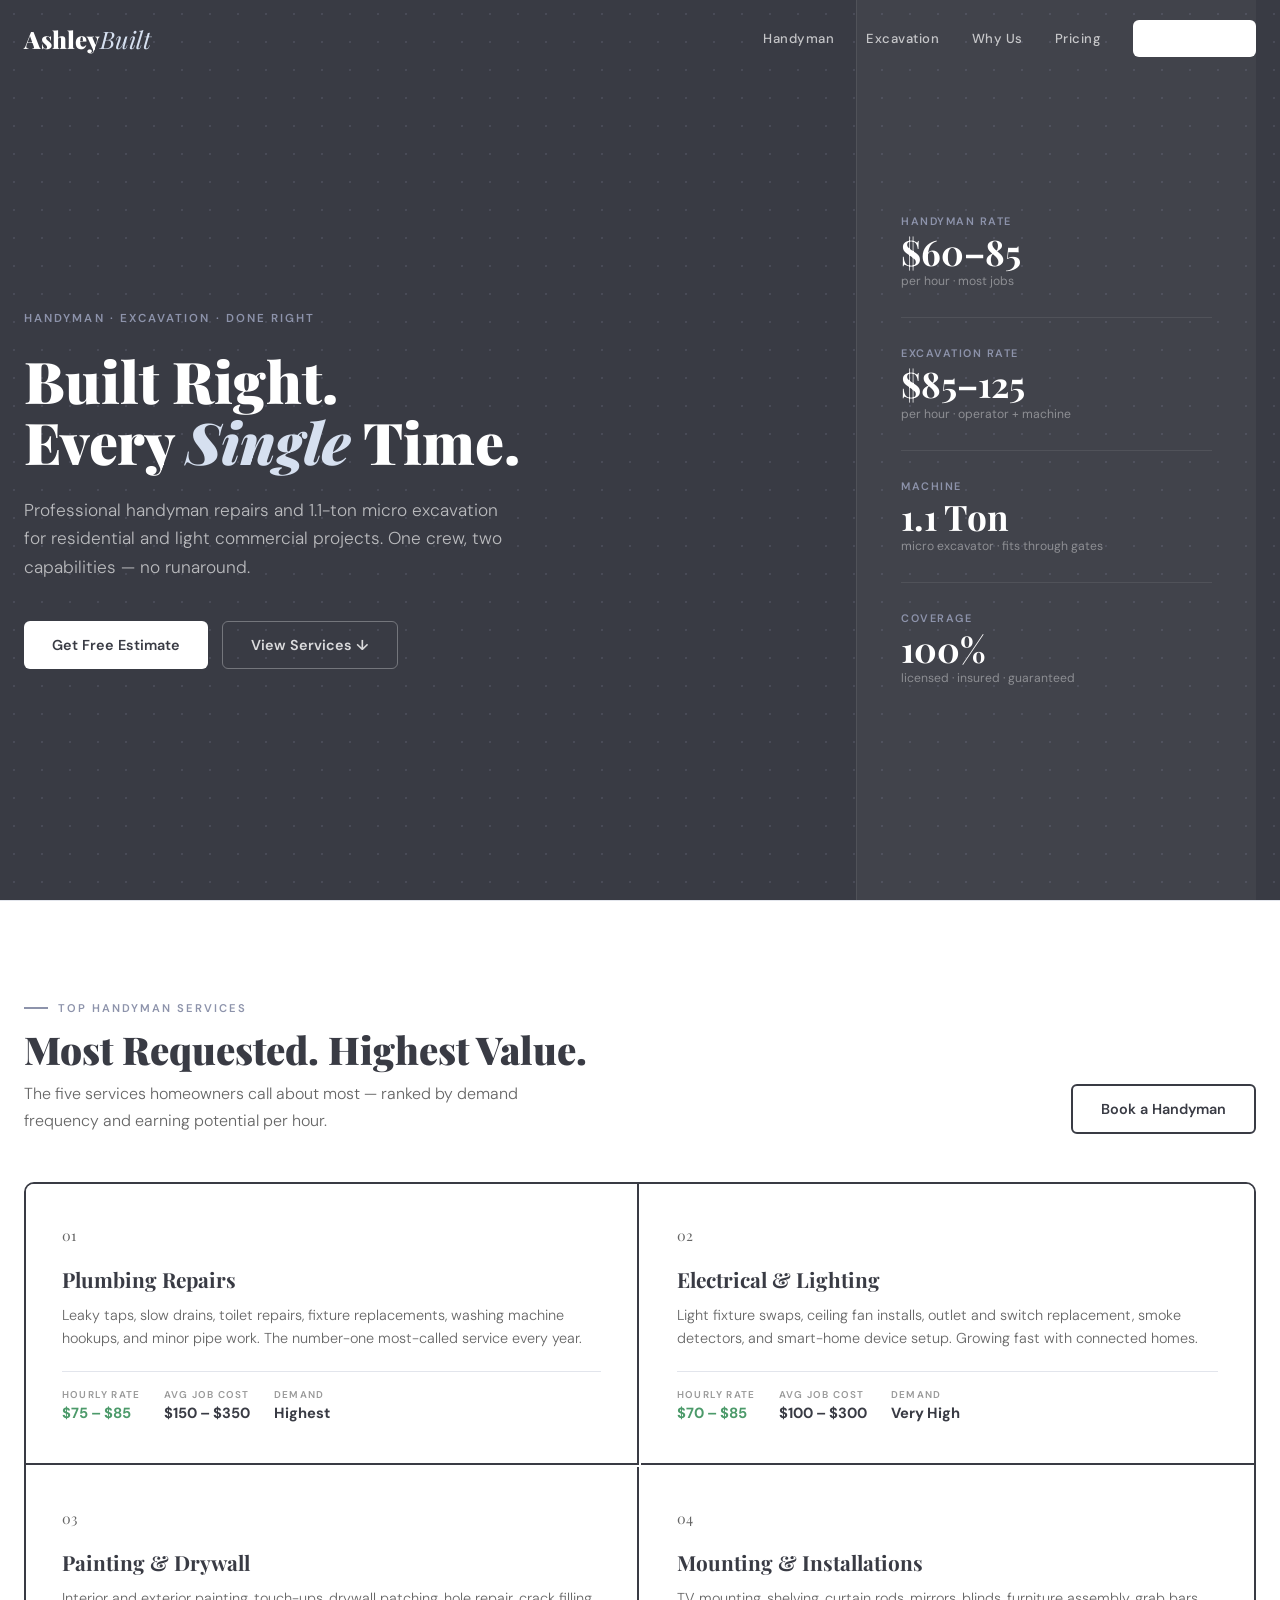
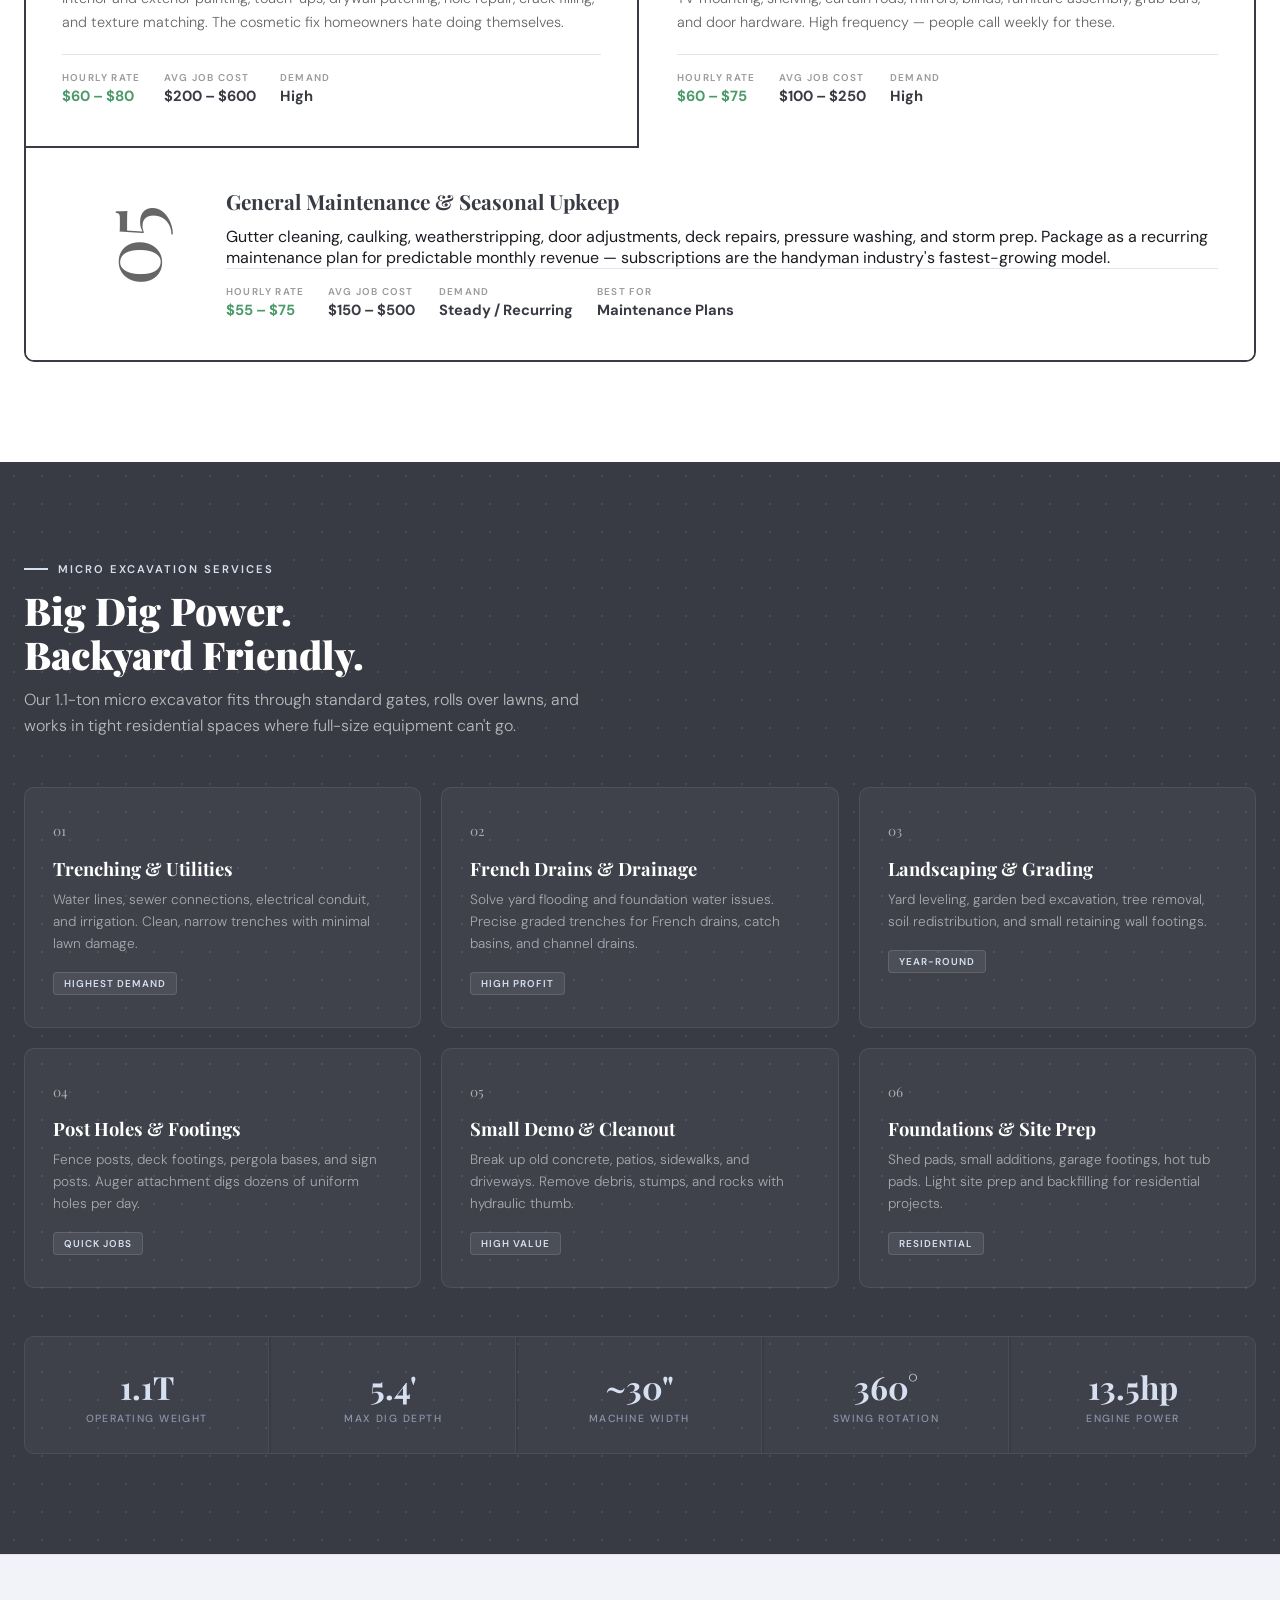
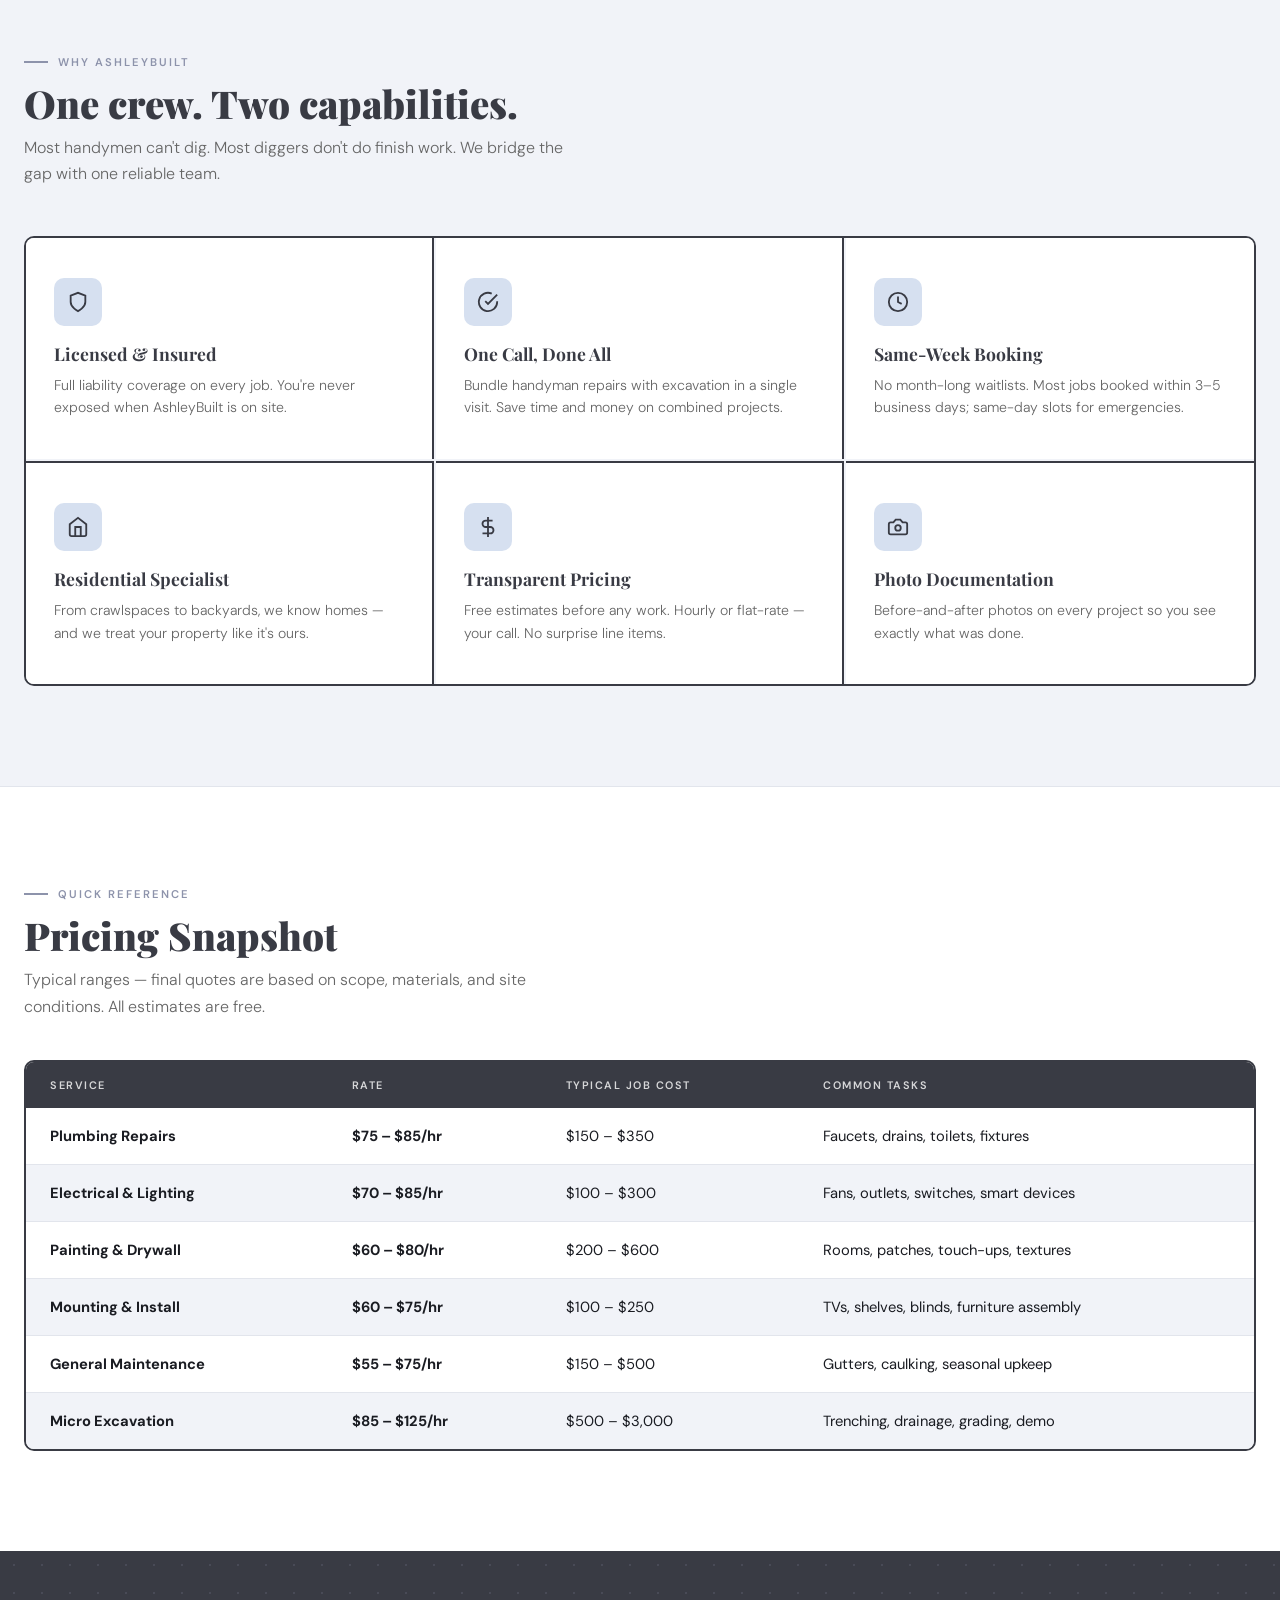
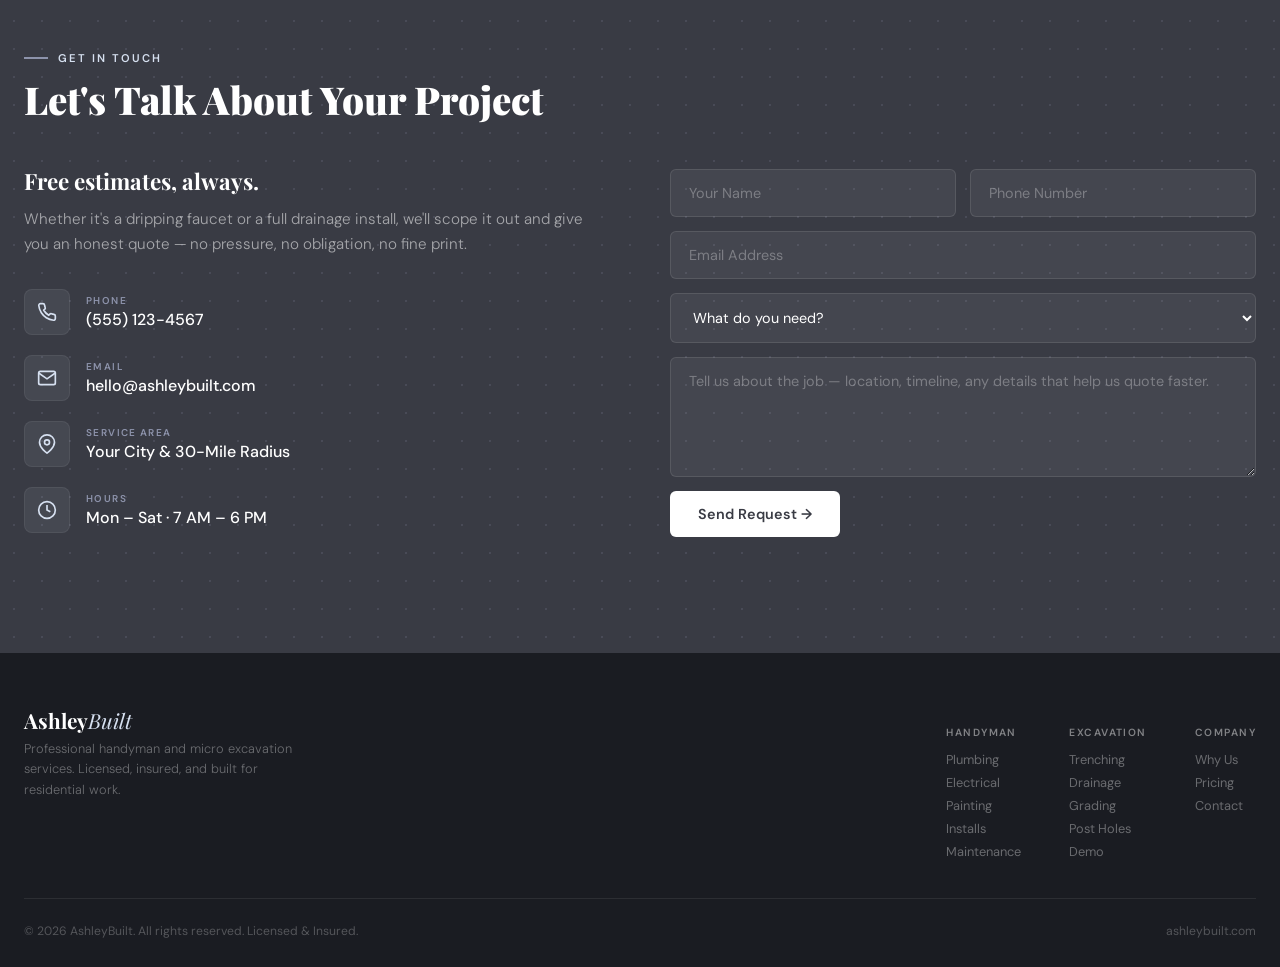
==== commit 8dff8eda: "new look" ====
--- a/index.html
+++ b/index.html
@@ -3,910 +3,269 @@
     <head>
         <meta charset="UTF-8" />
         <meta name="viewport" content="width=device-width, initial-scale=1.0" />
-        <title>AshleyBuilt — Handyman & Micro Excavation</title>
+        <title>AshleyBuilt — Handyman & Micro Excavation Services</title>
         <link rel="preconnect" href="https://fonts.googleapis.com" />
         <link
-            href="https://fonts.googleapis.com/css2?family=DM+Serif+Display&family=Outfit:wght@300;400;500;600;700&display=swap"
+            href="https://fonts.googleapis.com/css2?family=DM+Sans:ital,wght@0,300;0,400;0,500;0,600;0,700&family=Playfair+Display:ital,wght@0,400;0,700;0,900;1,400;1,700&display=swap"
             rel="stylesheet"
         />
-        <style>
-            :root {
-              --coal: #1a1a1a;
-              --bark: #2c2418;
-              --sand: #e8dcc8;
-              --cream: #f5f0e8;
-              --rust: #c45a2d;
-              --rust-light: #d4733f;
-              --olive: #5a6b3c;
-              --olive-light: #6d8047;
-              --slate: #4a5568;
-              --white: #fefcf9;
-              --amber: #d49a3e;
-              <
-            }
-
-            * { margin: 0; padding: 0; box-sizing: border-box; }
-
-            html { scroll-behavior: smooth; }
-
-            body {
-              font-family: 'Outfit', sans-serif;
-              background: var(--white);
-              color: var(--coal);
-              overflow-x: hidden;
-            }
-
-            /* ─── NAV ─── */
-            nav {
-              position: fixed;
-              top: 0;
-              left: 0;
-              right: 0;
-              z-index: 100;
-              padding: 1rem 2rem;
-              display: flex;
-              justify-content: space-between;
-              align-items: center;
-              transition: all 0.4s ease;
-              background: transparent;
-            }
-            nav.scrolled {
-              background: rgba(26,26,26,0.95);
-              backdrop-filter: blur(12px);
-              padding: 0.7rem 2rem;
-              box-shadow: 0 2px 20px rgba(0,0,0,0.3);
-            }
-            .logo {
-              font-family: 'DM Serif Display', serif;
-              font-size: 1.6rem;
-              color: var(--white);
-              text-decoration: none;
-              letter-spacing: -0.5px;
-            }
-            .logo span { color: var(--rust); }
-            .nav-links {
-              display: flex;
-              gap: 2rem;
-              list-style: none;
-              align-items: center;
-            }
-            .nav-links a {
-              color: var(--sand);
-              text-decoration: none;
-              font-size: 0.85rem;
-              font-weight: 500;
-              letter-spacing: 0.5px;
-              text-transform: uppercase;
-              transition: color 0.3s;
-              position: relative;
-            }
-            .nav-links a::after {
-              content: '';
-              position: absolute;
-              bottom: -4px;
-              left: 0;
-              width: 0;
-              height: 2px;
-              background: var(--rust);
-              transition: width 0.3s;
-            }
-            .nav-links a:hover::after { width: 100%; }
-            .nav-links a:hover { color: var(--white); }
-            .nav-cta {
-              background: var(--rust) !important;
-              color: var(--white) !important;
-              padding: 0.6rem 1.4rem;
-              border-radius: 4px;
-              font-weight: 600 !important;
-              transition: background 0.3s !important;
-            }
-            .nav-cta:hover { background: var(--rust-light) !important; }
-            .nav-cta::after { display: none !important; }
-
-            .mobile-toggle {
-              display: none;
-              flex-direction: column;
-              gap: 5px;
-              cursor: pointer;
-              z-index: 101;
-            }
-            .mobile-toggle span {
-              width: 26px;
-              height: 2px;
-              background: var(--white);
-              transition: all 0.3s;
-            }
-
-            /* ─── HERO ─── */
-            .hero {
-              min-height: 100vh;
-              background: linear-gradient(165deg, var(--coal) 0%, var(--bark) 50%, #3a2d1c 100%);
-              display: flex;
-              align-items: center;
-              position: relative;
-              overflow: hidden;
-            }
-            .hero::before {
-              content: '';
-              position: absolute;
-              top: 0; left: 0; right: 0; bottom: 0;
-              background:
-                radial-gradient(ellipse at 80% 20%, rgba(196,90,45,0.15) 0%, transparent 60%),
-                radial-gradient(ellipse at 20% 80%, rgba(90,107,60,0.1) 0%, transparent 60%);
-            }
-            .hero-grid-bg {
-              position: absolute;
-              top: 0; left: 0; right: 0; bottom: 0;
-              background-image:
-                linear-gradient(rgba(255,255,255,0.015) 1px, transparent 1px),
-                linear-gradient(90deg, rgba(255,255,255,0.015) 1px, transparent 1px);
-              background-size: 80px 80px;
-            }
-            .hero-content {
-              position: relative;
-              z-index: 2;
-              max-width: 1200px;
-              margin: 0 auto;
-              padding: 0 2rem;
-              width: 100%;
-            }
-            .hero-tag {
-              display: inline-flex;
-              align-items: center;
-              gap: 0.5rem;
-              background: rgba(196,90,45,0.15);
-              border: 1px solid rgba(196,90,45,0.3);
-              color: var(--rust-light);
-              padding: 0.5rem 1rem;
-              border-radius: 100px;
-              font-size: 0.75rem;
-              font-weight: 600;
-              text-transform: uppercase;
-              letter-spacing: 1.5px;
-              margin-bottom: 2rem;
-              animation: fadeUp 0.8s ease both;
-            }
-            .hero-tag::before {
-              content: '';
-              width: 6px;
-              height: 6px;
-              background: var(--rust);
-              border-radius: 50%;
-              animation: pulse 2s infinite;
-            }
-            @keyframes pulse {
-              0%, 100% { opacity: 1; }
-              50% { opacity: 0.4; }
-            }
-            .hero h1 {
-              font-family: 'DM Serif Display', serif;
-              font-size: clamp(3rem, 7vw, 5.5rem);
-              color: var(--white);
-              line-height: 1.05;
-              margin-bottom: 1.5rem;
-              animation: fadeUp 0.8s ease 0.15s both;
-            }
-            .hero h1 em {
-              font-style: normal;
-              color: var(--rust);
-              position: relative;
-            }
-            .hero-sub {
-              font-size: 1.15rem;
-              color: var(--sand);
-              max-width: 520px;
-              line-height: 1.7;
-              font-weight: 300;
-              margin-bottom: 2.5rem;
-              animation: fadeUp 0.8s ease 0.3s both;
-            }
-            .hero-actions {
-              display: flex;
-              gap: 1rem;
-              flex-wrap: wrap;
-              animation: fadeUp 0.8s ease 0.45s both;
-            }
-            .btn {
-              padding: 1rem 2rem;
-              border: none;
-              border-radius: 4px;
-              font-family: 'Outfit', sans-serif;
-              font-size: 0.9rem;
-              font-weight: 600;
-              cursor: pointer;
-              text-decoration: none;
-              display: inline-flex;
-              align-items: center;
-              gap: 0.5rem;
-              transition: all 0.3s;
-            }
-            .btn-primary {
-              background: var(--rust);
-              color: var(--white);
-            }
-            .btn-primary:hover { background: var(--rust-light); transform: translateY(-2px); }
-            .btn-outline {
-              background: transparent;
-              color: var(--sand);
-              border: 1px solid rgba(232,220,200,0.3);
-            }
-            .btn-outline:hover { border-color: var(--sand); background: rgba(232,220,200,0.06); }
-
-            .hero-stats {
-              display: flex;
-              gap: 3rem;
-              margin-top: 4rem;
-              padding-top: 2.5rem;
-              border-top: 1px solid rgba(255,255,255,0.08);
-              animation: fadeUp 0.8s ease 0.6s both;
-            }
-            .hero-stat h3 {
-              font-family: 'DM Serif Display', serif;
-              font-size: 2rem;
-              color: var(--rust);
-            }
-            .hero-stat p {
-              font-size: 0.75rem;
-              color: rgba(232,220,200,0.6);
-              text-transform: uppercase;
-              letter-spacing: 1px;
-              margin-top: 0.25rem;
-            }
-
-            @keyframes fadeUp {
-              from { opacity: 0; transform: translateY(30px); }
-              to { opacity: 1; transform: translateY(0); }
-            }
-
-            /* ─── SECTION BASE ─── */
-            section { padding: 6rem 2rem; }
-            .container { max-width: 1200px; margin: 0 auto; }
-            .section-tag {
-              display: inline-flex;
-              align-items: center;
-              gap: 0.5rem;
-              font-size: 0.7rem;
-              font-weight: 600;
-              letter-spacing: 2px;
-              text-transform: uppercase;
-              color: var(--rust);
-              margin-bottom: 1rem;
-            }
-            .section-tag::before {
-              content: '';
-              width: 20px;
-              height: 2px;
-              background: var(--rust);
-            }
-            .section-title {
-              font-family: 'DM Serif Display', serif;
-              font-size: clamp(2rem, 4vw, 3rem);
-              color: var(--coal);
-              margin-bottom: 1rem;
-              line-height: 1.15;
-            }
-            .section-subtitle {
-              font-size: 1.05rem;
-              color: var(--slate);
-              max-width: 560px;
-              line-height: 1.7;
-              font-weight: 300;
-            }
-
-            /* ─── PAGE 2: HANDYMAN SERVICES ─── */
-            #handyman { background: var(--cream); }
-            .services-grid {
-              display: grid;
-              grid-template-columns: repeat(auto-fit, minmax(340px, 1fr));
-              gap: 1.5rem;
-              margin-top: 3rem;
-            }
-            .service-card {
-              background: var(--white);
-              border-radius: 8px;
-              padding: 2.5rem 2rem;
-              border: 1px solid rgba(44,36,24,0.06);
-              transition: all 0.4s ease;
-              position: relative;
-              overflow: hidden;
-            }
-            .service-card::before {
-              content: '';
-              position: absolute;
-              top: 0;
-              left: 0;
-              width: 4px;
-              height: 0;
-              background: var(--rust);
-              transition: height 0.4s ease;
-            }
-            .service-card:hover::before { height: 100%; }
-            .service-card:hover {
-              transform: translateY(-4px);
-              box-shadow: 0 12px 40px rgba(44,36,24,0.08);
-            }
-            .service-icon {
-              width: 52px;
-              height: 52px;
-              background: rgba(196,90,45,0.08);
-              border-radius: 10px;
-              display: flex;
-              align-items: center;
-              justify-content: center;
-              font-size: 1.5rem;
-              margin-bottom: 1.5rem;
-            }
-            .service-card h3 {
-              font-family: 'DM Serif Display', serif;
-              font-size: 1.35rem;
-              margin-bottom: 0.75rem;
-              color: var(--coal);
-            }
-            .service-card p {
-              font-size: 0.9rem;
-              color: var(--slate);
-              line-height: 1.65;
-              margin-bottom: 1.25rem;
-            }
-            .service-meta {
-              display: flex;
-              gap: 1.5rem;
-              padding-top: 1.25rem;
-              border-top: 1px solid rgba(44,36,24,0.06);
-              flex-wrap: wrap;
-            }
-            .service-meta-item {
-              display: flex;
-              flex-direction: column;
-            }
-            .service-meta-item .label {
-              font-size: 0.65rem;
-              text-transform: uppercase;
-              letter-spacing: 1px;
-              color: rgba(74,85,104,0.6);
-              margin-bottom: 0.2rem;
-            }
-            .service-meta-item .value {
-              font-weight: 600;
-              font-size: 0.9rem;
-              color: var(--coal);
-            }
-            .service-meta-item .value.highlight {
-              color: var(--olive);
-            }
-
-            /* ─── PAGE 3: EXCAVATION ─── */
-            #excavation { background: var(--coal); }
-            #excavation .section-tag { color: var(--amber); }
-            #excavation .section-tag::before { background: var(--amber); }
-            #excavation .section-title { color: var(--white); }
-            #excavation .section-subtitle { color: var(--sand); }
-
-            .excavation-grid {
-              display: grid;
-              grid-template-columns: repeat(auto-fit, minmax(280px, 1fr));
-              gap: 1.5rem;
-              margin-top: 3rem;
-            }
-            .exc-card {
-              background: rgba(255,255,255,0.04);
-              border: 1px solid rgba(255,255,255,0.08);
-              border-radius: 8px;
-              padding: 2rem;
-              transition: all 0.4s ease;
-              position: relative;
-            }
-            .exc-card:hover {
-              background: rgba(255,255,255,0.07);
-              border-color: rgba(212,154,62,0.3);
-              transform: translateY(-3px);
-            }
-            .exc-card .exc-num {
-              font-family: 'DM Serif Display', serif;
-              font-size: 2.5rem;
-              color: rgba(212,154,62,0.15);
-              position: absolute;
-              top: 1rem;
-              right: 1.5rem;
-            }
-            .exc-card h3 {
-              font-family: 'DM Serif Display', serif;
-              font-size: 1.2rem;
-              color: var(--white);
-              margin-bottom: 0.65rem;
-            }
-            .exc-card p {
-              font-size: 0.85rem;
-              color: var(--sand);
-              line-height: 1.6;
-              opacity: 0.75;
-              margin-bottom: 1rem;
-            }
-            .exc-tag {
-              display: inline-block;
-              font-size: 0.65rem;
-              font-weight: 600;
-              text-transform: uppercase;
-              letter-spacing: 1px;
-              color: var(--amber);
-              background: rgba(212,154,62,0.1);
-              padding: 0.35rem 0.75rem;
-              border-radius: 100px;
-              border: 1px solid rgba(212,154,62,0.2);
-            }
-            .machine-specs {
-              margin-top: 3rem;
-              background: rgba(255,255,255,0.03);
-              border: 1px solid rgba(255,255,255,0.06);
-              border-radius: 8px;
-              padding: 2.5rem;
-              display: grid;
-              grid-template-columns: repeat(auto-fit, minmax(160px, 1fr));
-              gap: 2rem;
-            }
-            .spec-item { text-align: center; }
-            .spec-item .spec-val {
-              font-family: 'DM Serif Display', serif;
-              font-size: 1.8rem;
-              color: var(--amber);
-              margin-bottom: 0.35rem;
-            }
-            .spec-item .spec-label {
-              font-size: 0.7rem;
-              text-transform: uppercase;
-              letter-spacing: 1.5px;
-              color: rgba(232,220,200,0.5);
-            }
-
-            /* ─── PAGE 4: WHY US ─── */
-            #why { background: var(--white); }
-            .why-grid {
-              display: grid;
-              grid-template-columns: repeat(3, 1fr);
-              gap: 1.5rem;
-              margin-top: 3rem;
-            }
-            .why-card {
-              padding: 2.5rem 2rem;
-              border-radius: 8px;
-              border: 1px solid rgba(44,36,24,0.06);
-              text-align: center;
-              transition: all 0.3s;
-            }
-            .why-card:hover {
-              border-color: rgba(196,90,45,0.15);
-              box-shadow: 0 8px 30px rgba(44,36,24,0.05);
-            }
-            .why-icon {
-              font-size: 2rem;
-              margin-bottom: 1.25rem;
-            }
-            .why-card h3 {
-              font-family: 'DM Serif Display', serif;
-              font-size: 1.15rem;
-              margin-bottom: 0.65rem;
-            }
-            .why-card p {
-              font-size: 0.85rem;
-              color: var(--slate);
-              line-height: 1.6;
-            }
-
-            /* ─── PRICING SNAPSHOT ─── */
-            .pricing-row {
-              margin-top: 4rem;
-              padding-top: 4rem;
-              border-top: 1px solid rgba(44,36,24,0.08);
-            }
-            .pricing-table {
-              width: 100%;
-              border-collapse: separate;
-              border-spacing: 0;
-              margin-top: 2rem;
-              border-radius: 8px;
-              overflow: hidden;
-              border: 1px solid rgba(44,36,24,0.08);
-            }
-            .pricing-table thead {
-              background: var(--coal);
-            }
-            .pricing-table th {
-              padding: 1rem 1.5rem;
-              color: var(--sand);
-              font-size: 0.7rem;
-              text-transform: uppercase;
-              letter-spacing: 1.5px;
-              font-weight: 600;
-              text-align: left;
-            }
-            .pricing-table td {
-              padding: 1rem 1.5rem;
-              font-size: 0.9rem;
-              border-bottom: 1px solid rgba(44,36,24,0.06);
-              color: var(--coal);
-            }
-            .pricing-table tbody tr:nth-child(even) {
-              background: rgba(232,220,200,0.15);
-            }
-            .pricing-table tbody tr:hover {
-              background: rgba(196,90,45,0.04);
-            }
-            .price-val {
-              font-weight: 600;
-              color: var(--rust);
-            }
-
-            /* ─── PAGE 5: CONTACT ─── */
-            #contact {
-              background: linear-gradient(165deg, var(--bark) 0%, var(--coal) 100%);
-              position: relative;
-            }
-            #contact::before {
-              content: '';
-              position: absolute;
-              top: 0; left: 0; right: 0; bottom: 0;
-              background: radial-gradient(ellipse at 30% 50%, rgba(196,90,45,0.08) 0%, transparent 60%);
-            }
-            .contact-grid {
-              display: grid;
-              grid-template-columns: 1fr 1fr;
-              gap: 4rem;
-              position: relative;
-              z-index: 2;
-              margin-top: 3rem;
-            }
-            .contact-info h3 {
-              font-family: 'DM Serif Display', serif;
-              font-size: 1.5rem;
-              color: var(--white);
-              margin-bottom: 1rem;
-            }
-            .contact-info p {
-              color: var(--sand);
-              font-size: 0.95rem;
-              line-height: 1.7;
-              opacity: 0.8;
-              margin-bottom: 2rem;
-            }
-            .contact-detail {
-              display: flex;
-              align-items: center;
-              gap: 1rem;
-              margin-bottom: 1.25rem;
-            }
-            .contact-detail-icon {
-              width: 44px;
-              height: 44px;
-              background: rgba(196,90,45,0.12);
-              border-radius: 8px;
-              display: flex;
-              align-items: center;
-              justify-content: center;
-              font-size: 1.1rem;
-              flex-shrink: 0;
-            }
-            .contact-detail-text .cd-label {
-              font-size: 0.65rem;
-              text-transform: uppercase;
-              letter-spacing: 1.5px;
-              color: rgba(232,220,200,0.4);
-            }
-            .contact-detail-text .cd-value {
-              color: var(--white);
-              font-weight: 500;
-              font-size: 1rem;
-              margin-top: 0.15rem;
-            }
-            .contact-form {
-              display: flex;
-              flex-direction: column;
-              gap: 1rem;
-            }
-            .form-row { display: flex; gap: 1rem; }
-            .form-row > * { flex: 1; }
-            .contact-form input,
-            .contact-form textarea,
-            .contact-form select {
-              width: 100%;
-              padding: 0.9rem 1.2rem;
-              background: rgba(255,255,255,0.06);
-              border: 1px solid rgba(255,255,255,0.1);
-              border-radius: 6px;
-              color: var(--white);
-              font-family: 'Outfit', sans-serif;
-              font-size: 0.9rem;
-              transition: all 0.3s;
-              outline: none;
-            }
-            .contact-form input::placeholder,
-            .contact-form textarea::placeholder {
-              color: rgba(232,220,200,0.35);
-            }
-            .contact-form input:focus,
-            .contact-form textarea:focus,
-            .contact-form select:focus {
-              border-color: var(--rust);
-              background: rgba(255,255,255,0.08);
-            }
-            .contact-form textarea { min-height: 120px; resize: vertical; }
-            .contact-form select option { background: var(--coal); color: var(--white); }
-            .btn-submit {
-              background: var(--rust);
-              color: var(--white);
-              border: none;
-              padding: 1rem 2rem;
-              border-radius: 4px;
-              font-family: 'Outfit', sans-serif;
-              font-size: 0.95rem;
-              font-weight: 600;
-              cursor: pointer;
-              transition: all 0.3s;
-              align-self: flex-start;
-            }
-            .btn-submit:hover { background: var(--rust-light); transform: translateY(-2px); }
-
-            /* ─── FOOTER ─── */
-            footer {
-              background: #111;
-              padding: 3rem 2rem;
-              text-align: center;
-            }
-            .footer-logo {
-              font-family: 'DM Serif Display', serif;
-              font-size: 1.4rem;
-              color: var(--white);
-              margin-bottom: 0.75rem;
-            }
-            .footer-logo span { color: var(--rust); }
-            footer p {
-              color: rgba(232,220,200,0.3);
-              font-size: 0.8rem;
-            }
-            .footer-links {
-              display: flex;
-              justify-content: center;
-              gap: 2rem;
-              margin: 1rem 0;
-            }
-            .footer-links a {
-              color: rgba(232,220,200,0.5);
-              text-decoration: none;
-              font-size: 0.8rem;
-              transition: color 0.3s;
-            }
-            .footer-links a:hover { color: var(--rust); }
-
-            /* ─── RESPONSIVE ─── */
-            @media (max-width: 768px) {
-              .nav-links { display: none; }
-              .mobile-toggle { display: flex; }
-              .nav-links.open {
-                display: flex;
-                flex-direction: column;
-                position: fixed;
-                top: 0; left: 0; right: 0; bottom: 0;
-                background: rgba(26,26,26,0.97);
-                justify-content: center;
-                align-items: center;
-                gap: 2rem;
-                z-index: 100;
-              }
-              .hero-stats { gap: 1.5rem; flex-wrap: wrap; }
-              .services-grid { grid-template-columns: 1fr; }
-              .why-grid { grid-template-columns: 1fr; }
-              .contact-grid { grid-template-columns: 1fr; gap: 2rem; }
-              .form-row { flex-direction: column; }
-              .pricing-table { font-size: 0.8rem; }
-              .pricing-table th, .pricing-table td { padding: 0.7rem 0.8rem; }
-              .machine-specs { grid-template-columns: repeat(2, 1fr); }
-            }
-        </style>
+        <link rel="stylesheet" href="styles.css" />
     </head>
     <body>
-        <!-- ═══ NAV ═══ -->
-        <nav id="navbar">
-            <a href="#" class="logo">ashley<span>built</span></a>
-            <ul class="nav-links" id="navLinks">
-                <li><a href="#handyman">Handyman</a></li>
-                <li><a href="#excavation">Excavation</a></li>
-                <li><a href="#why">Why Us</a></li>
-                <li><a href="#contact" class="nav-cta">Get a Quote</a></li>
-            </ul>
-            <div
-                class="mobile-toggle"
-                id="mobileToggle"
-                onclick="
-                    document.getElementById('navLinks').classList.toggle('open')
-                "
-            >
-                <span></span><span></span><span></span>
+        <!-- ═══════════════════════════════════════════════════════
+     NAV
+     ═══════════════════════════════════════════════════════ -->
+        <nav class="site-nav" id="siteNav">
+            <div class="container">
+                <div class="nav-inner">
+                    <a href="#" class="nav-logo">Ashley<span>Built</span></a>
+                    <div class="nav-links" id="navLinks">
+                        <a href="#handyman">Handyman</a>
+                        <a href="#excavation">Excavation</a>
+                        <a href="#why">Why Us</a>
+                        <a href="#pricing">Pricing</a>
+                        <a
+                            href="#contact"
+                            class="btn btn--solid"
+                            style="font-size: 0.8rem"
+                            >Get a Quote</a
+                        >
+                    </div>
+                    <button
+                        class="mobile-menu-btn"
+                        id="menuBtn"
+                        aria-label="Toggle menu"
+                    >
+                        <span></span><span></span><span></span>
+                    </button>
+                </div>
             </div>
         </nav>
 
-        <!-- ═══ PAGE 1: HERO ═══ -->
-        <section class="hero" id="home">
-            <div class="hero-grid-bg"></div>
-            <div class="hero-content">
-                <div class="hero-tag">Handyman + Micro Excavation</div>
-                <h1>Built Right.<br />Every <em>Single</em> Time.</h1>
-                <p class="hero-sub">
-                    Professional handyman repairs and 1.1-ton micro excavation
-                    services for residential and light commercial projects. One
-                    call handles it all.
-                </p>
-                <div class="hero-actions">
-                    <a href="#contact" class="btn btn-primary"
-                        >Get Free Estimate →</a
-                    >
-                    <a href="#handyman" class="btn btn-outline"
-                        >View Services</a
-                    >
-                </div>
-                <div class="hero-stats">
-                    <div class="hero-stat">
-                        <h3>$60–85</h3>
-                        <p>Hourly Rate</p>
-                    </div>
-                    <div class="hero-stat">
-                        <h3>5+</h3>
-                        <p>Core Services</p>
-                    </div>
-                    test
-                    <div class="hero-stat">
-                        <h3>1.1T</h3>
-                        <p>Micro Excavator</p>
-                    </div>
-                    <div class="hero-stat">
-                        <h3>100%</h3>
-                        <p>Insured</p>
-                    </div>
+        <!-- ═══════════════════════════════════════════════════════
+     PAGE 1 — HERO
+     ═══════════════════════════════════════════════════════ -->
+        <section class="hero dot-bg" id="home">
+            <div class="container">
+                <div class="hero-inner">
+                    <div class="hero-copy">
+                        <p class="hero-eyebrow">
+                            Handyman · Excavation · Done Right
+                        </p>
+                        <h1>Built Right.<br />Every <em>Single</em> Time.</h1>
+                        <p class="hero-sub">
+                            Professional handyman repairs and 1.1-ton micro
+                            excavation for residential and light commercial
+                            projects. One crew, two capabilities — no runaround.
+                        </p>
+                        <div class="hero-ctas">
+                            <a href="#contact" class="btn btn--solid"
+                                >Get Free Estimate</a
+                            >
+                            <a href="#handyman" class="btn btn--ghost"
+                                >View Services ↓</a
+                            >
+                        </div>
+                    </div>
+                    <aside class="hero-panel">
+                        <div class="hero-stat">
+                            <p class="stat-label">Handyman Rate</p>
+                            <p class="stat-value">$60–85</p>
+                            <p class="stat-note">per hour · most jobs</p>
+                        </div>
+                        <div class="hero-stat">
+                            <p class="stat-label">Excavation Rate</p>
+                            <p class="stat-value">$85–125</p>
+                            <p class="stat-note">
+                                per hour · operator + machine
+                            </p>
+                        </div>
+                        <div class="hero-stat">
+                            <p class="stat-label">Machine</p>
+                            <p class="stat-value">1.1 Ton</p>
+                            <p class="stat-note">
+                                micro excavator · fits through gates
+                            </p>
+                        </div>
+                        <div class="hero-stat">
+                            <p class="stat-label">Coverage</p>
+                            <p class="stat-value">100%</p>
+                            <p class="stat-note">
+                                licensed · insured · guaranteed
+                            </p>
+                        </div>
+                    </aside>
                 </div>
             </div>
         </section>
 
-        <!-- ═══ PAGE 2: HANDYMAN SERVICES ═══ -->
-        <section id="handyman">
+        <!-- ═══════════════════════════════════════════════════════
+     PAGE 2 — HANDYMAN SERVICES
+     ═══════════════════════════════════════════════════════ -->
+        <section class="services-section" id="handyman">
             <div class="container">
-                <div class="section-tag">Top Handyman Services</div>
-                <h2 class="section-title">Most Requested. Highest Value.</h2>
-                <p class="section-subtitle">
-                    The five services homeowners call for most — ranked by
-                    demand frequency and earning potential. These cover 80% of
-                    all residential repair requests.
-                </p>
+                <div class="services-header">
+                    <div>
+                        <p class="section-eyebrow">Top Handyman Services</p>
+                        <h2 class="section-title">
+                            Most Requested. Highest Value.
+                        </h2>
+                        <p class="section-sub">
+                            The five services homeowners call about most —
+                            ranked by demand frequency and earning potential per
+                            hour.
+                        </p>
+                    </div>
+                    <a href="#contact" class="btn btn--outline"
+                        >Book a Handyman</a
+                    >
+                </div>
 
                 <div class="services-grid">
-                    <div class="service-card">
-                        <div class="service-icon">🔧</div>
+                    <!-- 1 -->
+                    <div class="service-card reveal">
+                        <p class="service-rank">01</p>
                         <h3>Plumbing Repairs</h3>
                         <p>
                             Leaky taps, slow drains, toilet repairs, fixture
                             replacements, washing machine hookups, and minor
-                            pipe work. The #1 most-called service year over
+                            pipe work. The number-one most-called service every
                             year.
                         </p>
                         <div class="service-meta">
-                            <div class="service-meta-item">
-                                <span class="label">Demand Rank</span>
-                                <span class="value">#1 Highest</span>
-                            </div>
-                            <div class="service-meta-item">
-                                <span class="label">Hourly Rate</span>
-                                <span class="value highlight"
-                                    >$75 – $85/hr</span
-                                >
-                            </div>
-                            <div class="service-meta-item">
-                                <span class="label">Avg Job</span>
-                                <span class="value">$150 – $350</span>
-                            </div>
-                        </div>
-                    </div>
-
-                    <div class="service-card">
-                        <div class="service-icon">⚡</div>
-                        <h3>Electrical & Lighting</h3>
+                            <div class="meta-block">
+                                <p class="meta-label">Hourly Rate</p>
+                                <p class="meta-value meta-value--green">
+                                    $75 – $85
+                                </p>
+                            </div>
+                            <div class="meta-block">
+                                <p class="meta-label">Avg Job Cost</p>
+                                <p class="meta-value">$150 – $350</p>
+                            </div>
+                            <div class="meta-block">
+                                <p class="meta-label">Demand</p>
+                                <p class="meta-value">Highest</p>
+                            </div>
+                        </div>
+                    </div>
+
+                    <!-- 2 -->
+                    <div class="service-card reveal">
+                        <p class="service-rank">02</p>
+                        <h3>Electrical &amp; Lighting</h3>
                         <p>
                             Light fixture swaps, ceiling fan installs, outlet
-                            and switch replacement, smoke detector updates, and
-                            smart home device setup. Growing fast with connected
+                            and switch replacement, smoke detectors, and
+                            smart-home device setup. Growing fast with connected
                             homes.
                         </p>
                         <div class="service-meta">
-                            <div class="service-meta-item">
-                                <span class="label">Demand Rank</span>
-                                <span class="value">#2 Highest</span>
-                            </div>
-                            <div class="service-meta-item">
-                                <span class="label">Hourly Rate</span>
-                                <span class="value highlight"
-                                    >$70 – $85/hr</span
-                                >
-                            </div>
-                            <div class="service-meta-item">
-                                <span class="label">Avg Job</span>
-                                <span class="value">$100 – $300</span>
-                            </div>
-                        </div>
-                    </div>
-
-                    <div class="service-card">
-                        <div class="service-icon">🎨</div>
-                        <h3>Painting & Drywall</h3>
+                            <div class="meta-block">
+                                <p class="meta-label">Hourly Rate</p>
+                                <p class="meta-value meta-value--green">
+                                    $70 – $85
+                                </p>
+                            </div>
+                            <div class="meta-block">
+                                <p class="meta-label">Avg Job Cost</p>
+                                <p class="meta-value">$100 – $300</p>
+                            </div>
+                            <div class="meta-block">
+                                <p class="meta-label">Demand</p>
+                                <p class="meta-value">Very High</p>
+                            </div>
+                        </div>
+                    </div>
+
+                    <!-- 3 -->
+                    <div class="service-card reveal">
+                        <p class="service-rank">03</p>
+                        <h3>Painting &amp; Drywall</h3>
                         <p>
                             Interior and exterior painting, touch-ups, drywall
                             patching, hole repair, crack filling, and texture
-                            matching. Cosmetic repairs homeowners dread doing
+                            matching. The cosmetic fix homeowners hate doing
                             themselves.
                         </p>
                         <div class="service-meta">
-                            <div class="service-meta-item">
-                                <span class="label">Demand Rank</span>
-                                <span class="value">#3 Highest</span>
-                            </div>
-                            <div class="service-meta-item">
-                                <span class="label">Hourly Rate</span>
-                                <span class="value highlight"
-                                    >$60 – $80/hr</span
-                                >
-                            </div>
-                            <div class="service-meta-item">
-                                <span class="label">Avg Job</span>
-                                <span class="value">$200 – $600</span>
-                            </div>
-                        </div>
-                    </div>
-
-                    <div class="service-card">
-                        <div class="service-icon">🪟</div>
-                        <h3>Mounting & Installations</h3>
+                            <div class="meta-block">
+                                <p class="meta-label">Hourly Rate</p>
+                                <p class="meta-value meta-value--green">
+                                    $60 – $80
+                                </p>
+                            </div>
+                            <div class="meta-block">
+                                <p class="meta-label">Avg Job Cost</p>
+                                <p class="meta-value">$200 – $600</p>
+                            </div>
+                            <div class="meta-block">
+                                <p class="meta-label">Demand</p>
+                                <p class="meta-value">High</p>
+                            </div>
+                        </div>
+                    </div>
+
+                    <!-- 4 -->
+                    <div class="service-card reveal">
+                        <p class="service-rank">04</p>
+                        <h3>Mounting &amp; Installations</h3>
                         <p>
                             TV mounting, shelving, curtain rods, mirrors,
                             blinds, furniture assembly, grab bars, and door
-                            hardware. High frequency — homeowners call weekly
-                            for these tasks.
+                            hardware. High frequency — people call weekly for
+                            these.
                         </p>
                         <div class="service-meta">
-                            <div class="service-meta-item">
-                                <span class="label">Demand Rank</span>
-                                <span class="value">#4 Highest</span>
-                            </div>
-                            <div class="service-meta-item">
-                                <span class="label">Hourly Rate</span>
-                                <span class="value highlight"
-                                    >$60 – $75/hr</span
-                                >
-                            </div>
-                            <div class="service-meta-item">
-                                <span class="label">Avg Job</span>
-                                <span class="value">$100 – $250</span>
-                            </div>
-                        </div>
-                    </div>
-
-                    <div class="service-card">
-                        <div class="service-icon">🏠</div>
-                        <h3>General Maintenance</h3>
-                        <p>
-                            Gutter cleaning, caulking, weatherstripping, door
-                            adjustments, deck repairs, pressure washing, and
-                            seasonal upkeep. Recurring revenue — sell as
-                            maintenance plans.
-                        </p>
-                        <div class="service-meta">
-                            <div class="service-meta-item">
-                                <span class="label">Demand Rank</span>
-                                <span class="value">#5 Highest</span>
-                            </div>
-                            <div class="service-meta-item">
-                                <span class="label">Hourly Rate</span>
-                                <span class="value highlight"
-                                    >$55 – $75/hr</span
-                                >
-                            </div>
-                            <div class="service-meta-item">
-                                <span class="label">Avg Job</span>
-                                <span class="value">$150 – $500</span>
+                            <div class="meta-block">
+                                <p class="meta-label">Hourly Rate</p>
+                                <p class="meta-value meta-value--green">
+                                    $60 – $75
+                                </p>
+                            </div>
+                            <div class="meta-block">
+                                <p class="meta-label">Avg Job Cost</p>
+                                <p class="meta-value">$100 – $250</p>
+                            </div>
+                            <div class="meta-block">
+                                <p class="meta-label">Demand</p>
+                                <p class="meta-value">High</p>
+                            </div>
+                        </div>
+                    </div>
+
+                    <!-- 5 (spans full width) -->
+                    <div class="service-card service-card--full reveal">
+                        <p class="service-rank">05</p>
+                        <div>
+                            <h3>General Maintenance &amp; Seasonal Upkeep</h3>
+                            <p>
+                                Gutter cleaning, caulking, weatherstripping,
+                                door adjustments, deck repairs, pressure
+                                washing, and storm prep. Package as a recurring
+                                maintenance plan for predictable monthly revenue
+                                — subscriptions are the handyman industry's
+                                fastest-growing model.
+                            </p>
+                            <div class="service-meta">
+                                <div class="meta-block">
+                                    <p class="meta-label">Hourly Rate</p>
+                                    <p class="meta-value meta-value--green">
+                                        $55 – $75
+                                    </p>
+                                </div>
+                                <div class="meta-block">
+                                    <p class="meta-label">Avg Job Cost</p>
+                                    <p class="meta-value">$150 – $500</p>
+                                </div>
+                                <div class="meta-block">
+                                    <p class="meta-label">Demand</p>
+                                    <p class="meta-value">Steady / Recurring</p>
+                                </div>
+                                <div class="meta-block">
+                                    <p class="meta-label">Best For</p>
+                                    <p class="meta-value">Maintenance Plans</p>
+                                </div>
                             </div>
                         </div>
                     </div>
@@ -914,185 +273,237 @@
             </div>
         </section>
 
-        <!-- ═══ PAGE 3: EXCAVATION ═══ -->
-        <section id="excavation">
+        <!-- ═══════════════════════════════════════════════════════
+     PAGE 3 — EXCAVATION
+     ═══════════════════════════════════════════════════════ -->
+        <section class="excavation-section dot-bg" id="excavation">
             <div class="container">
-                <div class="section-tag">Micro Excavation Services</div>
-                <h2 class="section-title">
+                <p class="section-eyebrow">Micro Excavation Services</p>
+                <h2 class="section-title section-title--light">
                     Big Dig Power.<br />Backyard Friendly.
                 </h2>
-                <p class="section-subtitle">
-                    Our 1.1-ton micro excavator fits through gates, over lawns,
-                    and into tight residential spaces where full-size equipment
-                    can't go.
+                <p class="section-sub section-sub--light">
+                    Our 1.1-ton micro excavator fits through standard gates,
+                    rolls over lawns, and works in tight residential spaces
+                    where full-size equipment can't go.
                 </p>
 
                 <div class="excavation-grid">
-                    <div class="exc-card">
-                        <span class="exc-num">01</span>
-                        <h3>Trenching & Utilities</h3>
+                    <div class="exc-card reveal">
+                        <p class="exc-num">01</p>
+                        <h3>Trenching &amp; Utilities</h3>
                         <p>
                             Water lines, sewer connections, electrical conduit,
                             and irrigation. Clean, narrow trenches with minimal
-                            lawn disruption — the most common micro excavator
-                            job.
-                        </p>
-                        <span class="exc-tag">Highest demand</span>
-                    </div>
-                    <div class="exc-card">
-                        <span class="exc-num">02</span>
-                        <h3>French Drains & Drainage</h3>
+                            lawn damage.
+                        </p>
+                        <span class="exc-tag">Highest Demand</span>
+                    </div>
+
+                    <div class="exc-card reveal">
+                        <p class="exc-num">02</p>
+                        <h3>French Drains &amp; Drainage</h3>
                         <p>
                             Solve yard flooding and foundation water issues.
                             Precise graded trenches for French drains, catch
-                            basins, and channel drains around residential
-                            properties.
-                        </p>
-                        <span class="exc-tag">High profit</span>
-                    </div>
-                    <div class="exc-card">
-                        <span class="exc-num">03</span>
-                        <h3>Landscaping & Grading</h3>
-                        <p>
-                            Yard leveling, garden bed excavation, tree and stump
-                            removal, soil redistribution, and small retaining
-                            wall footings. Perfect for backyard transformations.
-                        </p>
-                        <span class="exc-tag">Year-round</span>
-                    </div>
-                    <div class="exc-card">
-                        <span class="exc-num">04</span>
-                        <h3>Post Holes & Footings</h3>
-                        <p>
-                            Fence posts, deck footings, pergola bases, sign
-                            posts, and mailbox installs. Auger attachment digs
-                            uniform holes fast — dozens per day.
-                        </p>
-                        <span class="exc-tag">Quick jobs</span>
-                    </div>
-                    <div class="exc-card">
-                        <span class="exc-num">05</span>
-                        <h3>Small Demolition & Cleanout</h3>
+                            basins, and channel drains.
+                        </p>
+                        <span class="exc-tag">High Profit</span>
+                    </div>
+
+                    <div class="exc-card reveal">
+                        <p class="exc-num">03</p>
+                        <h3>Landscaping &amp; Grading</h3>
+                        <p>
+                            Yard leveling, garden bed excavation, tree removal,
+                            soil redistribution, and small retaining wall
+                            footings.
+                        </p>
+                        <span class="exc-tag">Year-Round</span>
+                    </div>
+
+                    <div class="exc-card reveal">
+                        <p class="exc-num">04</p>
+                        <h3>Post Holes &amp; Footings</h3>
+                        <p>
+                            Fence posts, deck footings, pergola bases, and sign
+                            posts. Auger attachment digs dozens of uniform holes
+                            per day.
+                        </p>
+                        <span class="exc-tag">Quick Jobs</span>
+                    </div>
+
+                    <div class="exc-card reveal">
+                        <p class="exc-num">05</p>
+                        <h3>Small Demo &amp; Cleanout</h3>
                         <p>
                             Break up old concrete, patios, sidewalks, and
-                            driveways. Remove debris, stumps, and rocks.
-                            Hydraulic thumb grabs irregular materials with
-                            precision.
-                        </p>
-                        <span class="exc-tag">High value</span>
-                    </div>
-                    <div class="exc-card">
-                        <span class="exc-num">06</span>
-                        <h3>Foundations & Site Prep</h3>
-                        <p>
-                            Shed pads, small additions, garage footings, and
-                            spa/hot tub pads. Light site prep and backfilling
-                            where a full crew isn't needed.
+                            driveways. Remove debris, stumps, and rocks with
+                            hydraulic thumb.
+                        </p>
+                        <span class="exc-tag">High Value</span>
+                    </div>
+
+                    <div class="exc-card reveal">
+                        <p class="exc-num">06</p>
+                        <h3>Foundations &amp; Site Prep</h3>
+                        <p>
+                            Shed pads, small additions, garage footings, hot tub
+                            pads. Light site prep and backfilling for
+                            residential projects.
                         </p>
                         <span class="exc-tag">Residential</span>
                     </div>
                 </div>
 
                 <div class="machine-specs">
-                    <div class="spec-item">
-                        <div class="spec-val">1.1T</div>
-                        <div class="spec-label">Operating Weight</div>
-                    </div>
-                    <div class="spec-item">
-                        <div class="spec-val">5.4'</div>
-                        <div class="spec-label">Max Dig Depth</div>
-                    </div>
-                    <div class="spec-item">
-                        <div class="spec-val">30"</div>
-                        <div class="spec-label">Machine Width</div>
-                    </div>
-                    <div class="spec-item">
-                        <div class="spec-val">360°</div>
-                        <div class="spec-label">Swing Rotation</div>
-                    </div>
-                    <div class="spec-item">
-                        <div class="spec-val">13.5</div>
-                        <div class="spec-label">HP Engine</div>
+                    <div class="spec">
+                        <p class="spec-val">1.1T</p>
+                        <p class="spec-label">Operating Weight</p>
+                    </div>
+                    <div class="spec">
+                        <p class="spec-val">5.4'</p>
+                        <p class="spec-label">Max Dig Depth</p>
+                    </div>
+                    <div class="spec">
+                        <p class="spec-val">~30"</p>
+                        <p class="spec-label">Machine Width</p>
+                    </div>
+                    <div class="spec">
+                        <p class="spec-val">360°</p>
+                        <p class="spec-label">Swing Rotation</p>
+                    </div>
+                    <div class="spec">
+                        <p class="spec-val">13.5hp</p>
+                        <p class="spec-label">Engine Power</p>
                     </div>
                 </div>
             </div>
         </section>
 
-        <!-- ═══ PAGE 4: WHY US + PRICING ═══ -->
-        <section id="why">
+        <!-- ═══════════════════════════════════════════════════════
+     PAGE 4 — WHY US + PRICING
+     ═══════════════════════════════════════════════════════ -->
+        <section class="why-section" id="why">
             <div class="container">
-                <div class="section-tag">Why AshleyBuilt</div>
+                <p class="section-eyebrow">Why AshleyBuilt</p>
                 <h2 class="section-title">One crew. Two capabilities.</h2>
-                <p class="section-subtitle">
+                <p class="section-sub">
                     Most handymen can't dig. Most diggers don't do finish work.
-                    We bridge the gap with a single trusted team.
+                    We bridge the gap with one reliable team.
                 </p>
 
                 <div class="why-grid">
-                    <div class="why-card">
-                        <div class="why-icon">🔒</div>
-                        <h3>Licensed & Insured</h3>
-                        <p>
-                            Full liability coverage for every job. You're never
-                            at risk when AshleyBuilt is on site.
-                        </p>
-                    </div>
-                    <div class="why-card">
-                        <div class="why-icon">📐</div>
+                    <div class="why-card reveal">
+                        <div class="why-icon">
+                            <svg viewBox="0 0 24 24">
+                                <path
+                                    d="M12 22s8-4 8-10V5l-8-3-8 3v7c0 6 8 10 8 10z"
+                                />
+                            </svg>
+                        </div>
+                        <h3>Licensed &amp; Insured</h3>
+                        <p>
+                            Full liability coverage on every job. You're never
+                            exposed when AshleyBuilt is on site.
+                        </p>
+                    </div>
+
+                    <div class="why-card reveal">
+                        <div class="why-icon">
+                            <svg viewBox="0 0 24 24">
+                                <path d="M22 11.08V12a10 10 0 1 1-5.93-9.14" />
+                                <polyline points="22 4 12 14.01 9 11.01" />
+                            </svg>
+                        </div>
                         <h3>One Call, Done All</h3>
                         <p>
                             Bundle handyman repairs with excavation in a single
                             visit. Save time and money on combined projects.
                         </p>
                     </div>
-                    <div class="why-card">
-                        <div class="why-icon">⏱</div>
-                        <h3>Same-Week Scheduling</h3>
+
+                    <div class="why-card reveal">
+                        <div class="why-icon">
+                            <svg viewBox="0 0 24 24">
+                                <circle cx="12" cy="12" r="10" />
+                                <polyline points="12 6 12 12 16 14" />
+                            </svg>
+                        </div>
+                        <h3>Same-Week Booking</h3>
                         <p>
                             No month-long waitlists. Most jobs booked within 3–5
-                            business days, with same-day available for
-                            emergencies.
-                        </p>
-                    </div>
-                    <div class="why-card">
-                        <div class="why-icon">🏡</div>
+                            business days; same-day slots for emergencies.
+                        </p>
+                    </div>
+
+                    <div class="why-card reveal">
+                        <div class="why-icon">
+                            <svg viewBox="0 0 24 24">
+                                <path
+                                    d="M3 9l9-7 9 7v11a2 2 0 0 1-2 2H5a2 2 0 0 1-2-2z"
+                                />
+                                <polyline points="9 22 9 12 15 12 15 22" />
+                            </svg>
+                        </div>
                         <h3>Residential Specialist</h3>
                         <p>
-                            We know homes. From crawlspaces to backyards, we
-                            treat your property like our own.
-                        </p>
-                    </div>
-                    <div class="why-card">
-                        <div class="why-icon">💬</div>
+                            From crawlspaces to backyards, we know homes — and
+                            we treat your property like it's ours.
+                        </p>
+                    </div>
+
+                    <div class="why-card reveal">
+                        <div class="why-icon">
+                            <svg viewBox="0 0 24 24">
+                                <line x1="12" y1="1" x2="12" y2="23" />
+                                <path
+                                    d="M17 5H9.5a3.5 3.5 0 0 0 0 7h5a3.5 3.5 0 0 1 0 7H6"
+                                />
+                            </svg>
+                        </div>
                         <h3>Transparent Pricing</h3>
                         <p>
-                            Free estimates before we start. Hourly or flat-rate
-                            — your choice. No surprises on the invoice.
-                        </p>
-                    </div>
-                    <div class="why-card">
-                        <div class="why-icon">📸</div>
+                            Free estimates before any work. Hourly or flat-rate
+                            — your call. No surprise line items.
+                        </p>
+                    </div>
+
+                    <div class="why-card reveal">
+                        <div class="why-icon">
+                            <svg viewBox="0 0 24 24">
+                                <path
+                                    d="M14.5 4h-5L7 7H4a2 2 0 0 0-2 2v9a2 2 0 0 0 2 2h16a2 2 0 0 0 2-2V9a2 2 0 0 0-2-2h-3l-2.5-3z"
+                                />
+                                <circle cx="12" cy="13" r="3" />
+                            </svg>
+                        </div>
                         <h3>Photo Documentation</h3>
                         <p>
-                            Before-and-after photos on every project. See
-                            exactly what was done and share with confidence.
-                        </p>
-                    </div>
-                </div>
-
-                <!-- Pricing Snapshot -->
-                <div class="pricing-row">
-                    <div class="section-tag">Quick Reference</div>
-                    <h2 class="section-title">Pricing Snapshot</h2>
-                    <p class="section-subtitle">
-                        Typical ranges — final quotes based on scope, materials,
-                        and site conditions.
-                    </p>
+                            Before-and-after photos on every project so you see
+                            exactly what was done.
+                        </p>
+                    </div>
+                </div>
+            </div>
+        </section>
+
+        <!-- ── PRICING TABLE ── -->
+        <section class="pricing-section" id="pricing">
+            <div class="container">
+                <p class="section-eyebrow">Quick Reference</p>
+                <h2 class="section-title">Pricing Snapshot</h2>
+                <p class="section-sub">
+                    Typical ranges — final quotes are based on scope, materials,
+                    and site conditions. All estimates are free.
+                </p>
+
+                <div class="pricing-table-wrap">
                     <table class="pricing-table">
                         <thead>
                             <tr>
                                 <th>Service</th>
-                                <th>Rate Range</th>
+                                <th>Rate</th>
                                 <th>Typical Job Cost</th>
                                 <th>Common Tasks</th>
                             </tr>
@@ -1100,39 +511,43 @@
                         <tbody>
                             <tr>
                                 <td><strong>Plumbing Repairs</strong></td>
-                                <td class="price-val">$75 – $85/hr</td>
+                                <td class="price-highlight">$75 – $85/hr</td>
                                 <td>$150 – $350</td>
                                 <td>Faucets, drains, toilets, fixtures</td>
                             </tr>
                             <tr>
-                                <td><strong>Electrical & Lighting</strong></td>
-                                <td class="price-val">$70 – $85/hr</td>
+                                <td>
+                                    <strong>Electrical &amp; Lighting</strong>
+                                </td>
+                                <td class="price-highlight">$70 – $85/hr</td>
                                 <td>$100 – $300</td>
                                 <td>Fans, outlets, switches, smart devices</td>
                             </tr>
                             <tr>
-                                <td><strong>Painting & Drywall</strong></td>
-                                <td class="price-val">$60 – $80/hr</td>
+                                <td><strong>Painting &amp; Drywall</strong></td>
+                                <td class="price-highlight">$60 – $80/hr</td>
                                 <td>$200 – $600</td>
                                 <td>Rooms, patches, touch-ups, textures</td>
                             </tr>
                             <tr>
-                                <td><strong>Mounting & Install</strong></td>
-                                <td class="price-val">$60 – $75/hr</td>
+                                <td><strong>Mounting &amp; Install</strong></td>
+                                <td class="price-highlight">$60 – $75/hr</td>
                                 <td>$100 – $250</td>
-                                <td>TVs, shelves, blinds, assembly</td>
+                                <td>
+                                    TVs, shelves, blinds, furniture assembly
+                                </td>
                             </tr>
                             <tr>
                                 <td><strong>General Maintenance</strong></td>
-                                <td class="price-val">$55 – $75/hr</td>
+                                <td class="price-highlight">$55 – $75/hr</td>
                                 <td>$150 – $500</td>
                                 <td>Gutters, caulking, seasonal upkeep</td>
                             </tr>
                             <tr>
                                 <td><strong>Micro Excavation</strong></td>
-                                <td class="price-val">$85 – $125/hr</td>
+                                <td class="price-highlight">$85 – $125/hr</td>
                                 <td>$500 – $3,000</td>
-                                <td>Trenching, drains, grading, demo</td>
+                                <td>Trenching, drainage, grading, demo</td>
                             </tr>
                         </tbody>
                     </table>
@@ -1140,117 +555,224 @@
             </div>
         </section>
 
-        <!-- ═══ PAGE 5: CONTACT ═══ -->
-        <section id="contact">
+        <!-- ═══════════════════════════════════════════════════════
+     PAGE 5 — CONTACT
+     ═══════════════════════════════════════════════════════ -->
+        <section class="contact-section dot-bg" id="contact">
             <div class="container">
-                <div class="section-tag" style="color: var(--rust)">
+                <p class="section-eyebrow" style="color: var(--mist)">
                     Get In Touch
-                </div>
-                <h2 class="section-title" style="color: var(--white)">
-                    Let's Talk About<br />Your Project
+                </p>
+                <h2 class="section-title section-title--light">
+                    Let's Talk About Your Project
                 </h2>
 
                 <div class="contact-grid">
                     <div class="contact-info">
                         <h3>Free estimates, always.</h3>
                         <p>
-                            Whether it's a leaky faucet or a full drainage
+                            Whether it's a dripping faucet or a full drainage
                             install, we'll scope it out and give you an honest
-                            quote — no pressure, no obligation.
-                        </p>
-
-                        <div class="contact-detail">
-                            <div class="contact-detail-icon">📞</div>
-                            <div class="contact-detail-text">
-                                <div class="cd-label">Phone</div>
-                                <div class="cd-value">(555) 123-4567</div>
-                            </div>
-                        </div>
-                        <div class="contact-detail">
-                            <div class="contact-detail-icon">✉️</div>
-                            <div class="contact-detail-text">
-                                <div class="cd-label">Email</div>
-                                <div class="cd-value">
-                                    hello@ashleybuilt.com
-                                </div>
-                            </div>
-                        </div>
-                        <div class="contact-detail">
-                            <div class="contact-detail-icon">📍</div>
-                            <div class="contact-detail-text">
-                                <div class="cd-label">Service Area</div>
-                                <div class="cd-value">
-                                    Your City & Surrounding 30 Miles
-                                </div>
-                            </div>
-                        </div>
-                        <div class="contact-detail">
-                            <div class="contact-detail-icon">🕐</div>
-                            <div class="contact-detail-text">
-                                <div class="cd-label">Hours</div>
-                                <div class="cd-value">Mon – Sat, 7AM – 6PM</div>
-                            </div>
-                        </div>
-                    </div>
-
-                    <div class="contact-form">
+                            quote — no pressure, no obligation, no fine print.
+                        </p>
+
+                        <div class="contact-row">
+                            <div class="contact-icon">
+                                <svg viewBox="0 0 24 24">
+                                    <path
+                                        d="M22 16.92v3a2 2 0 0 1-2.18 2 19.79 19.79 0 0 1-8.63-3.07 19.5 19.5 0 0 1-6-6 19.79 19.79 0 0 1-3.07-8.67A2 2 0 0 1 4.11 2h3a2 2 0 0 1 2 1.72 12.84 12.84 0 0 0 .7 2.81 2 2 0 0 1-.45 2.11L8.09 9.91a16 16 0 0 0 6 6l1.27-1.27a2 2 0 0 1 2.11-.45 12.84 12.84 0 0 0 2.81.7A2 2 0 0 1 22 16.92z"
+                                    />
+                                </svg>
+                            </div>
+                            <div class="contact-text">
+                                <p class="ct-label">Phone</p>
+                                <p class="ct-value">(555) 123-4567</p>
+                            </div>
+                        </div>
+
+                        <div class="contact-row">
+                            <div class="contact-icon">
+                                <svg viewBox="0 0 24 24">
+                                    <path
+                                        d="M4 4h16c1.1 0 2 .9 2 2v12c0 1.1-.9 2-2 2H4c-1.1 0-2-.9-2-2V6c0-1.1.9-2 2-2z"
+                                    />
+                                    <polyline points="22,6 12,13 2,6" />
+                                </svg>
+                            </div>
+                            <div class="contact-text">
+                                <p class="ct-label">Email</p>
+                                <p class="ct-value">hello@ashleybuilt.com</p>
+                            </div>
+                        </div>
+
+                        <div class="contact-row">
+                            <div class="contact-icon">
+                                <svg viewBox="0 0 24 24">
+                                    <path
+                                        d="M21 10c0 7-9 13-9 13s-9-6-9-13a9 9 0 0 1 18 0z"
+                                    />
+                                    <circle cx="12" cy="10" r="3" />
+                                </svg>
+                            </div>
+                            <div class="contact-text">
+                                <p class="ct-label">Service Area</p>
+                                <p class="ct-value">
+                                    Your City &amp; 30-Mile Radius
+                                </p>
+                            </div>
+                        </div>
+
+                        <div class="contact-row">
+                            <div class="contact-icon">
+                                <svg viewBox="0 0 24 24">
+                                    <circle cx="12" cy="12" r="10" />
+                                    <polyline points="12 6 12 12 16 14" />
+                                </svg>
+                            </div>
+                            <div class="contact-text">
+                                <p class="ct-label">Hours</p>
+                                <p class="ct-value">Mon – Sat · 7 AM – 6 PM</p>
+                            </div>
+                        </div>
+                    </div>
+
+                    <form
+                        class="contact-form"
+                        onsubmit="
+                            event.preventDefault();
+                            alert(
+                                'Quote request sent! We\'ll be in touch within 24 hours.',
+                            );
+                        "
+                    >
                         <div class="form-row">
-                            <input type="text" placeholder="Your Name" />
-                            <input type="tel" placeholder="Phone Number" />
-                        </div>
-                        <input type="email" placeholder="Email Address" />
-                        <select>
+                            <input
+                                type="text"
+                                placeholder="Your Name"
+                                required
+                            />
+                            <input
+                                type="tel"
+                                placeholder="Phone Number"
+                                required
+                            />
+                        </div>
+                        <input
+                            type="email"
+                            placeholder="Email Address"
+                            required
+                        />
+                        <select required>
                             <option value="" disabled selected>
                                 What do you need?
                             </option>
-                            <option>Plumbing Repair</option>
-                            <option>Electrical / Lighting</option>
-                            <option>Painting / Drywall</option>
-                            <option>Mounting / Installation</option>
-                            <option>General Maintenance</option>
-                            <option>Micro Excavation — Trenching</option>
-                            <option>Micro Excavation — Drainage</option>
-                            <option>Micro Excavation — Landscaping</option>
-                            <option>Micro Excavation — Demolition</option>
+                            <optgroup label="Handyman">
+                                <option>Plumbing Repair</option>
+                                <option>Electrical / Lighting</option>
+                                <option>Painting / Drywall</option>
+                                <option>Mounting / Installation</option>
+                                <option>General Maintenance</option>
+                            </optgroup>
+                            <optgroup label="Micro Excavation">
+                                <option>Trenching &amp; Utilities</option>
+                                <option>French Drains / Drainage</option>
+                                <option>Landscaping / Grading</option>
+                                <option>Post Holes / Footings</option>
+                                <option>Demo / Cleanout</option>
+                                <option>Foundations / Site Prep</option>
+                            </optgroup>
                             <option>Other / Multiple Services</option>
                         </select>
                         <textarea
-                            placeholder="Tell us about the job — the more detail, the faster we can quote."
+                            placeholder="Tell us about the job — location, timeline, any details that help us quote faster."
                         ></textarea>
-                        <button class="btn-submit">Send Request →</button>
-                    </div>
+                        <button
+                            type="submit"
+                            class="btn btn--solid"
+                            style="align-self: flex-start"
+                        >
+                            Send Request →
+                        </button>
+                    </form>
                 </div>
             </div>
         </section>
 
-        <!-- ═══ FOOTER ═══ -->
-        <footer>
-            <div class="footer-logo">ashley<span>built</span></div>
-            <div class="footer-links">
-                <a href="#handyman">Handyman</a>
-                <a href="#excavation">Excavation</a>
-                <a href="#why">Why Us</a>
-                <a href="#contact">Contact</a>
+        <!-- ═══════════════════════════════════════════════════════
+     FOOTER
+     ═══════════════════════════════════════════════════════ -->
+        <footer class="site-footer">
+            <div class="container">
+                <div class="footer-inner">
+                    <div class="footer-brand">
+                        <h4>Ashley<span>Built</span></h4>
+                        <p>
+                            Professional handyman and micro excavation services.
+                            Licensed, insured, and built for residential work.
+                        </p>
+                    </div>
+                    <div class="footer-nav">
+                        <div class="footer-col">
+                            <h5>Handyman</h5>
+                            <a href="#handyman">Plumbing</a>
+                            <a href="#handyman">Electrical</a>
+                            <a href="#handyman">Painting</a>
+                            <a href="#handyman">Installs</a>
+                            <a href="#handyman">Maintenance</a>
+                        </div>
+                        <div class="footer-col">
+                            <h5>Excavation</h5>
+                            <a href="#excavation">Trenching</a>
+                            <a href="#excavation">Drainage</a>
+                            <a href="#excavation">Grading</a>
+                            <a href="#excavation">Post Holes</a>
+                            <a href="#excavation">Demo</a>
+                        </div>
+                        <div class="footer-col">
+                            <h5>Company</h5>
+                            <a href="#why">Why Us</a>
+                            <a href="#pricing">Pricing</a>
+                            <a href="#contact">Contact</a>
+                        </div>
+                    </div>
+                </div>
+                <div class="footer-bottom">
+                    <p>
+                        &copy; 2026 AshleyBuilt. All rights reserved. Licensed
+                        &amp; Insured.
+                    </p>
+                    <p>ashleybuilt.com</p>
+                </div>
             </div>
-            <p>© 2026 AshleyBuilt. All rights reserved. Licensed & Insured.</p>
         </footer>
 
+        <!-- ═══════════════════════════════════════════════════════
+     SCRIPTS
+     ═══════════════════════════════════════════════════════ -->
         <script>
-            // Nav scroll effect
-            const nav = document.getElementById("navbar");
+            // ── Sticky nav background
+            const nav = document.getElementById("siteNav");
             window.addEventListener("scroll", () => {
-                nav.classList.toggle("scrolled", window.scrollY > 50);
+                nav.classList.toggle("scrolled", window.scrollY > 60);
             });
 
-            // Smooth scroll for nav links
-            document.querySelectorAll('a[href^="#"]').forEach((a) => {
-                a.addEventListener("click", (e) => {
+            // ── Mobile menu
+            document.getElementById("menuBtn").addEventListener("click", () => {
+                document.getElementById("navLinks").classList.toggle("open");
+            });
+
+            // ── Smooth scroll
+            document.querySelectorAll('a[href^="#"]').forEach((link) => {
+                link.addEventListener("click", (e) => {
                     e.preventDefault();
                     const target = document.querySelector(
-                        a.getAttribute("href"),
+                        link.getAttribute("href"),
                     );
                     if (target) {
-                        target.scrollIntoView({ behavior: "smooth" });
+                        target.scrollIntoView({
+                            behavior: "smooth",
+                            block: "start",
+                        });
                         document
                             .getElementById("navLinks")
                             .classList.remove("open");
@@ -1258,27 +780,28 @@
                 });
             });
 
-            // Animate on scroll
-            const observer = new IntersectionObserver(
+            // ── Reveal on scroll
+            const reveals = document.querySelectorAll(".reveal");
+            const revealObserver = new IntersectionObserver(
                 (entries) => {
-                    entries.forEach((entry) => {
+                    entries.forEach((entry, i) => {
                         if (entry.isIntersecting) {
-                            entry.target.style.opacity = "1";
-                            entry.target.style.transform = "translateY(0)";
+                            // stagger siblings
+                            const siblings = [
+                                ...entry.target.parentElement.querySelectorAll(
+                                    ".reveal",
+                                ),
+                            ];
+                            const idx = siblings.indexOf(entry.target);
+                            entry.target.style.transitionDelay = `${idx * 0.08}s`;
+                            entry.target.classList.add("visible");
+                            revealObserver.unobserve(entry.target);
                         }
                     });
                 },
-                { threshold: 0.1 },
+                { threshold: 0.08 },
             );
-
-            document
-                .querySelectorAll(".service-card, .exc-card, .why-card")
-                .forEach((el) => {
-                    el.style.opacity = "0";
-                    el.style.transform = "translateY(20px)";
-                    el.style.transition = "all 0.6s ease";
-                    observer.observe(el);
-                });
+            reveals.forEach((el) => revealObserver.observe(el));
         </script>
     </body>
 </html>
--- a/styles.css
+++ b/styles.css
@@ -0,0 +1,1035 @@
+/* ═══════════════════════════════════════════════════════
+   AshleyBuilt — Handyman & Micro Excavation
+   styles.css
+   ═══════════════════════════════════════════════════════ */
+
+/* ── TOKENS ──────────────────────────────────────────── */
+:root {
+    --dark: #393b44;
+    --slate: #8d93ab;
+    --mist: #d6e0f0;
+    --offwhite: #f1f3f8;
+    --white: #ffffff;
+    --green: #4c9a6a;
+    --accent: #8d93ab;
+    --ink: #1a1c22;
+    --border: #e2e5ec;
+    --text-muted: #666;
+    --text-light: #999;
+    --shadow-card: 4px 4px 0 var(--dark);
+    --shadow-card-lg: 6px 6px 0 var(--dark);
+    --radius: 10px;
+    --radius-sm: 6px;
+    --dot-pattern: radial-gradient(
+        circle,
+        rgba(141, 147, 171, 0.18) 1px,
+        transparent 1px
+    );
+}
+
+/* ── RESET ───────────────────────────────────────────── */
+*,
+*::before,
+*::after {
+    box-sizing: border-box;
+}
+body {
+    font-family: "DM Sans", sans-serif;
+    color: var(--ink);
+    background: var(--white);
+    margin: 0;
+    overflow-x: hidden;
+    -webkit-font-smoothing: antialiased;
+}
+h1,
+h2,
+h3,
+h4 {
+    font-family: "Playfair Display", serif;
+    line-height: 1.15;
+    margin: 0;
+}
+p {
+    margin: 0;
+}
+a {
+    color: inherit;
+}
+img {
+    display: block;
+    max-width: 100%;
+}
+ul {
+    list-style: none;
+    margin: 0;
+    padding: 0;
+}
+button {
+    cursor: pointer;
+}
+
+/* ── UTILITY ─────────────────────────────────────────── */
+.container {
+    max-width: 1280px;
+    margin: 0 auto;
+    width: 100%;
+    padding: 0 24px;
+}
+
+.section-eyebrow {
+    font-family: "DM Sans", sans-serif;
+    font-size: 0.7rem;
+    font-weight: 600;
+    letter-spacing: 0.18em;
+    text-transform: uppercase;
+    color: var(--slate);
+    margin-bottom: 12px;
+    display: flex;
+    align-items: center;
+    gap: 10px;
+}
+.section-eyebrow::before {
+    content: "";
+    width: 24px;
+    height: 2px;
+    background: var(--slate);
+}
+
+.section-title {
+    font-size: clamp(1.8rem, 3vw, 2.6rem);
+    color: var(--dark);
+    margin-bottom: 10px;
+    font-weight: 900;
+}
+.section-title--light {
+    color: var(--white);
+}
+
+.section-sub {
+    font-size: 1rem;
+    color: var(--text-muted);
+    line-height: 1.65;
+    font-weight: 300;
+    max-width: 560px;
+}
+.section-sub--light {
+    color: rgba(255, 255, 255, 0.65);
+}
+
+.tag {
+    display: inline-flex;
+    align-items: center;
+    gap: 6px;
+    font-family: "DM Sans", sans-serif;
+    font-size: 0.68rem;
+    font-weight: 600;
+    letter-spacing: 0.12em;
+    text-transform: uppercase;
+    padding: 5px 12px;
+    border-radius: 4px;
+}
+.tag--green {
+    background: #d4edda;
+    color: #1a5c32;
+}
+.tag--dark {
+    background: var(--dark);
+    color: var(--white);
+}
+.tag--mist {
+    background: var(--mist);
+    color: var(--dark);
+}
+
+/* ── BUTTONS ─────────────────────────────────────────── */
+.btn {
+    font-family: "DM Sans", sans-serif;
+    font-weight: 600;
+    font-size: 0.9rem;
+    padding: 14px 28px;
+    border-radius: var(--radius-sm);
+    border: none;
+    text-decoration: none;
+    display: inline-flex;
+    align-items: center;
+    gap: 8px;
+    transition:
+        background 0.2s,
+        transform 0.15s,
+        border-color 0.2s,
+        color 0.2s,
+        box-shadow 0.2s;
+}
+.btn--solid {
+    background: var(--white);
+    color: var(--dark);
+}
+.btn--solid:hover {
+    background: var(--offwhite);
+    transform: translateY(-1px);
+}
+.btn--dark {
+    background: var(--dark);
+    color: var(--white);
+}
+.btn--dark:hover {
+    opacity: 0.88;
+    transform: translateY(-1px);
+}
+.btn--ghost {
+    background: transparent;
+    color: rgba(255, 255, 255, 0.82);
+    border: 1px solid rgba(255, 255, 255, 0.3);
+}
+.btn--ghost:hover {
+    border-color: rgba(255, 255, 255, 0.7);
+    color: var(--white);
+}
+.btn--outline {
+    background: transparent;
+    color: var(--dark);
+    border: 2px solid var(--dark);
+}
+.btn--outline:hover {
+    background: var(--dark);
+    color: var(--white);
+}
+.btn--green {
+    background: var(--green);
+    color: var(--white);
+}
+.btn--green:hover {
+    filter: brightness(1.08);
+    transform: translateY(-1px);
+}
+
+/* ── DOT PATTERN MIXIN ───────────────────────────────── */
+.dot-bg {
+    position: relative;
+    overflow: hidden;
+}
+.dot-bg::before {
+    content: "";
+    position: absolute;
+    inset: 0;
+    background-image: var(--dot-pattern);
+    background-size: 28px 28px;
+    pointer-events: none;
+}
+.dot-bg > * {
+    position: relative;
+    z-index: 1;
+}
+
+/* ── NAV ─────────────────────────────────────────────── */
+.site-nav {
+    position: fixed;
+    top: 0;
+    left: 0;
+    right: 0;
+    z-index: 100;
+    background: rgba(255, 255, 255, 0);
+    transition: all 0.35s ease;
+    padding: 20px 0;
+}
+.site-nav.scrolled {
+    background: rgba(57, 59, 68, 0.97);
+    backdrop-filter: blur(10px);
+    padding: 10px 0;
+    box-shadow: 0 2px 20px rgba(0, 0, 0, 0.15);
+}
+.nav-inner {
+    display: flex;
+    justify-content: space-between;
+    align-items: center;
+}
+.nav-logo {
+    font-family: "Playfair Display", serif;
+    font-size: 1.5rem;
+    font-weight: 900;
+    color: var(--white);
+    text-decoration: none;
+}
+.nav-logo span {
+    font-weight: 400;
+    font-style: italic;
+    color: var(--mist);
+}
+.nav-links {
+    display: flex;
+    gap: 32px;
+    align-items: center;
+}
+.nav-links a {
+    color: rgba(255, 255, 255, 0.7);
+    text-decoration: none;
+    font-size: 0.82rem;
+    font-weight: 500;
+    letter-spacing: 0.04em;
+    transition: color 0.2s;
+}
+.nav-links a:hover {
+    color: var(--white);
+}
+.nav-links .btn {
+    padding: 10px 22px;
+    font-size: 0.82rem;
+}
+
+.mobile-menu-btn {
+    display: none;
+    background: none;
+    border: none;
+    width: 28px;
+    height: 20px;
+    position: relative;
+    cursor: pointer;
+    z-index: 101;
+}
+.mobile-menu-btn span {
+    display: block;
+    width: 100%;
+    height: 2px;
+    background: var(--white);
+    position: absolute;
+    left: 0;
+    transition: all 0.3s;
+}
+.mobile-menu-btn span:nth-child(1) {
+    top: 0;
+}
+.mobile-menu-btn span:nth-child(2) {
+    top: 9px;
+}
+.mobile-menu-btn span:nth-child(3) {
+    top: 18px;
+}
+
+/* ── HERO ────────────────────────────────────────────── */
+.hero {
+    background: var(--dark);
+    padding: 0;
+    min-height: 100vh;
+    display: flex;
+    align-items: stretch;
+}
+.hero-inner {
+    display: grid;
+    grid-template-columns: 1fr 400px;
+    width: 100%;
+    min-height: 100vh;
+}
+.hero-copy {
+    padding: 160px 60px 80px 0;
+    display: flex;
+    flex-direction: column;
+    justify-content: center;
+}
+.hero-eyebrow {
+    font-family: "DM Sans", sans-serif;
+    font-size: 0.72rem;
+    font-weight: 600;
+    letter-spacing: 0.18em;
+    text-transform: uppercase;
+    color: var(--slate);
+    margin-bottom: 24px;
+    animation: fadeUp 0.5s ease both 0.1s;
+    opacity: 0;
+}
+.hero h1 {
+    font-size: clamp(2.6rem, 4.5vw, 4rem);
+    color: var(--white);
+    font-weight: 900;
+    line-height: 1.06;
+    margin-bottom: 24px;
+    animation: fadeUp 0.5s ease both 0.22s;
+    opacity: 0;
+}
+.hero h1 em {
+    font-style: italic;
+    color: var(--mist);
+}
+.hero-sub {
+    font-size: 1.08rem;
+    color: rgba(255, 255, 255, 0.65);
+    line-height: 1.65;
+    max-width: 480px;
+    font-weight: 300;
+    margin-bottom: 40px;
+    animation: fadeUp 0.5s ease both 0.34s;
+    opacity: 0;
+}
+.hero-ctas {
+    display: flex;
+    gap: 14px;
+    flex-wrap: wrap;
+    animation: fadeUp 0.5s ease both 0.46s;
+    opacity: 0;
+}
+
+.hero-panel {
+    background: rgba(255, 255, 255, 0.04);
+    border-left: 1px solid rgba(255, 255, 255, 0.08);
+    display: flex;
+    flex-direction: column;
+    justify-content: center;
+    padding: 80px 44px;
+    gap: 0;
+}
+.hero-stat {
+    padding: 28px 0;
+    border-bottom: 1px solid rgba(255, 255, 255, 0.08);
+}
+.hero-stat:last-child {
+    border-bottom: none;
+}
+.stat-label {
+    font-size: 0.68rem;
+    font-weight: 600;
+    letter-spacing: 0.14em;
+    text-transform: uppercase;
+    color: var(--slate);
+    margin-bottom: 6px;
+}
+.stat-value {
+    font-family: "Playfair Display", serif;
+    font-size: 2.2rem;
+    font-weight: 700;
+    color: var(--white);
+    line-height: 1;
+}
+.stat-note {
+    font-size: 0.76rem;
+    color: rgba(255, 255, 255, 0.4);
+    margin-top: 4px;
+}
+
+/* ── SERVICES GRID (HANDYMAN) ────────────────────────── */
+.services-section {
+    padding: 100px 0;
+    background: var(--white);
+    border-top: 1px solid var(--border);
+}
+.services-header {
+    display: flex;
+    align-items: flex-end;
+    justify-content: space-between;
+    margin-bottom: 48px;
+    flex-wrap: wrap;
+    gap: 16px;
+}
+.services-grid {
+    display: grid;
+    grid-template-columns: 1fr 1fr;
+    gap: 2px;
+    border: 2px solid var(--dark);
+    border-radius: var(--radius);
+    overflow: hidden;
+}
+.service-card {
+    padding: 40px 36px;
+    background: var(--white);
+    border-right: 2px solid var(--dark);
+    border-bottom: 2px solid var(--dark);
+    transition: background 0.2s;
+    position: relative;
+}
+.service-card:nth-child(even) {
+    border-right: none;
+}
+.service-card:nth-last-child(-n + 2) {
+    border-bottom: none;
+}
+.service-card:hover {
+    background: var(--offwhite);
+}
+
+.service-rank {
+    font-family: "Playfair Display", serif;
+    font-size: 3.5rem;
+    font-weight: 900;
+    color: var(--mist);
+    line-height: 1;
+    margin-bottom: 8px;
+}
+.service-card h3 {
+    font-size: 1.3rem;
+    color: var(--dark);
+    margin-bottom: 12px;
+}
+.service-card > p {
+    font-size: 0.9rem;
+    color: var(--text-muted);
+    line-height: 1.65;
+    font-weight: 300;
+    margin-bottom: 20px;
+}
+.service-meta {
+    display: flex;
+    gap: 24px;
+    flex-wrap: wrap;
+    padding-top: 16px;
+    border-top: 1px solid var(--border);
+}
+.meta-block {
+}
+.meta-label {
+    font-size: 0.62rem;
+    font-weight: 600;
+    letter-spacing: 0.12em;
+    text-transform: uppercase;
+    color: var(--text-light);
+    margin-bottom: 2px;
+}
+.meta-value {
+    font-weight: 700;
+    font-size: 0.92rem;
+    color: var(--dark);
+}
+.meta-value--green {
+    color: var(--green);
+}
+
+/* featured (5th card spans full width) */
+.service-card--full {
+    grid-column: 1 / -1;
+    border-right: none;
+    display: grid;
+    grid-template-columns: auto 1fr;
+    gap: 32px;
+    align-items: center;
+}
+.service-card--full .service-rank {
+    font-size: 5rem;
+    writing-mode: vertical-lr;
+    text-orientation: mixed;
+    transform: rotate(180deg);
+}
+
+/* ── EXCAVATION ──────────────────────────────────────── */
+.excavation-section {
+    padding: 100px 0;
+    background: var(--dark);
+}
+.excavation-section .section-eyebrow {
+    color: var(--mist);
+}
+.excavation-section .section-eyebrow::before {
+    background: var(--mist);
+}
+
+.excavation-grid {
+    display: grid;
+    grid-template-columns: repeat(3, 1fr);
+    gap: 20px;
+    margin-top: 48px;
+}
+.exc-card {
+    background: rgba(255, 255, 255, 0.04);
+    border: 1.5px solid rgba(255, 255, 255, 0.08);
+    border-radius: var(--radius);
+    padding: 32px 28px;
+    transition:
+        border-color 0.25s,
+        background 0.25s,
+        transform 0.2s,
+        box-shadow 0.2s;
+    position: relative;
+}
+.exc-card:hover {
+    border-color: rgba(214, 224, 240, 0.3);
+    background: rgba(255, 255, 255, 0.07);
+    transform: translate(-2px, -2px);
+    box-shadow: 4px 4px 0 rgba(214, 224, 240, 0.15);
+}
+.exc-num {
+    font-family: "Playfair Display", serif;
+    font-size: 2.8rem;
+    font-weight: 900;
+    color: rgba(214, 224, 240, 0.1);
+    line-height: 1;
+    margin-bottom: 12px;
+}
+.exc-card h3 {
+    font-size: 1.15rem;
+    color: var(--white);
+    margin-bottom: 10px;
+}
+.exc-card p {
+    font-size: 0.85rem;
+    color: rgba(255, 255, 255, 0.55);
+    line-height: 1.6;
+    font-weight: 300;
+    margin-bottom: 16px;
+}
+.exc-tag {
+    display: inline-block;
+    font-size: 0.62rem;
+    font-weight: 600;
+    text-transform: uppercase;
+    letter-spacing: 0.1em;
+    color: var(--mist);
+    background: rgba(214, 224, 240, 0.08);
+    padding: 4px 10px;
+    border-radius: 4px;
+    border: 1px solid rgba(214, 224, 240, 0.15);
+}
+
+.machine-specs {
+    margin-top: 48px;
+    display: grid;
+    grid-template-columns: repeat(5, 1fr);
+    gap: 2px;
+    border: 1.5px solid rgba(255, 255, 255, 0.1);
+    border-radius: var(--radius);
+    overflow: hidden;
+}
+.spec {
+    text-align: center;
+    padding: 28px 16px;
+    background: rgba(255, 255, 255, 0.03);
+    border-right: 1.5px solid rgba(255, 255, 255, 0.06);
+}
+.spec:last-child {
+    border-right: none;
+}
+.spec-val {
+    font-family: "Playfair Display", serif;
+    font-size: 2rem;
+    font-weight: 700;
+    color: var(--mist);
+    margin-bottom: 4px;
+}
+.spec-label {
+    font-size: 0.65rem;
+    text-transform: uppercase;
+    letter-spacing: 0.14em;
+    color: var(--slate);
+    font-weight: 500;
+}
+
+/* ── WHY US ──────────────────────────────────────────── */
+.why-section {
+    padding: 100px 0;
+    background: var(--offwhite);
+    border-top: 1px solid var(--border);
+}
+.why-grid {
+    display: grid;
+    grid-template-columns: repeat(3, 1fr);
+    gap: 2px;
+    margin-top: 48px;
+    border: 2px solid var(--dark);
+    border-radius: var(--radius);
+    overflow: hidden;
+}
+.why-card {
+    padding: 40px 28px;
+    background: var(--white);
+    border-right: 2px solid var(--dark);
+    transition: background 0.25s;
+}
+.why-card:nth-child(3n) {
+    border-right: none;
+}
+.why-card:nth-child(n + 4) {
+    border-top: 2px solid var(--dark);
+}
+.why-card:hover {
+    background: var(--offwhite);
+}
+
+.why-icon {
+    width: 48px;
+    height: 48px;
+    border-radius: 10px;
+    background: var(--mist);
+    display: flex;
+    align-items: center;
+    justify-content: center;
+    margin-bottom: 18px;
+}
+.why-icon svg {
+    width: 22px;
+    height: 22px;
+    stroke: var(--dark);
+    stroke-width: 2;
+    fill: none;
+}
+.why-card h3 {
+    font-size: 1.1rem;
+    color: var(--dark);
+    margin-bottom: 10px;
+}
+.why-card p {
+    font-size: 0.88rem;
+    color: var(--text-muted);
+    line-height: 1.6;
+    font-weight: 300;
+}
+
+/* ── PRICING TABLE ───────────────────────────────────── */
+.pricing-section {
+    padding: 100px 0;
+    background: var(--white);
+    border-top: 1px solid var(--border);
+}
+.pricing-table-wrap {
+    margin-top: 40px;
+    border: 2px solid var(--dark);
+    border-radius: var(--radius);
+    overflow: hidden;
+}
+.pricing-table {
+    width: 100%;
+    border-collapse: collapse;
+}
+.pricing-table thead {
+    background: var(--dark);
+}
+.pricing-table th {
+    padding: 16px 24px;
+    color: rgba(255, 255, 255, 0.8);
+    font-family: "DM Sans", sans-serif;
+    font-size: 0.68rem;
+    text-transform: uppercase;
+    letter-spacing: 0.14em;
+    font-weight: 600;
+    text-align: left;
+}
+.pricing-table td {
+    padding: 18px 24px;
+    font-size: 0.92rem;
+    border-bottom: 1px solid var(--border);
+    color: var(--ink);
+}
+.pricing-table tbody tr:last-child td {
+    border-bottom: none;
+}
+.pricing-table tbody tr:nth-child(even) {
+    background: var(--offwhite);
+}
+.pricing-table tbody tr:hover {
+    background: var(--mist);
+}
+.price-highlight {
+    font-weight: 700;
+    color: var(--green);
+}
+
+/* ── CONTACT / CTA ───────────────────────────────────── */
+.contact-section {
+    padding: 100px 0;
+    background: var(--dark);
+}
+.contact-grid {
+    display: grid;
+    grid-template-columns: 1fr 1fr;
+    gap: 60px;
+    margin-top: 48px;
+}
+.contact-info h3 {
+    font-size: 1.4rem;
+    color: var(--white);
+    margin-bottom: 12px;
+}
+.contact-info > p {
+    color: rgba(255, 255, 255, 0.55);
+    font-size: 0.95rem;
+    line-height: 1.65;
+    font-weight: 300;
+    margin-bottom: 32px;
+}
+.contact-row {
+    display: flex;
+    align-items: center;
+    gap: 16px;
+    margin-bottom: 20px;
+}
+.contact-icon {
+    width: 46px;
+    height: 46px;
+    border-radius: 8px;
+    background: rgba(214, 224, 240, 0.08);
+    border: 1px solid rgba(255, 255, 255, 0.06);
+    display: flex;
+    align-items: center;
+    justify-content: center;
+    flex-shrink: 0;
+}
+.contact-icon svg {
+    width: 20px;
+    height: 20px;
+    stroke: var(--mist);
+    stroke-width: 2;
+    fill: none;
+}
+.contact-text .ct-label {
+    font-size: 0.62rem;
+    text-transform: uppercase;
+    letter-spacing: 0.14em;
+    color: var(--slate);
+    font-weight: 600;
+}
+.contact-text .ct-value {
+    color: var(--white);
+    font-weight: 500;
+    font-size: 1rem;
+    margin-top: 2px;
+}
+
+.contact-form {
+    display: flex;
+    flex-direction: column;
+    gap: 14px;
+}
+.form-row {
+    display: flex;
+    gap: 14px;
+}
+.form-row > * {
+    flex: 1;
+}
+.contact-form input,
+.contact-form textarea,
+.contact-form select {
+    width: 100%;
+    padding: 14px 18px;
+    background: rgba(255, 255, 255, 0.06);
+    border: 1.5px solid rgba(255, 255, 255, 0.1);
+    border-radius: var(--radius-sm);
+    color: var(--white);
+    font-family: "DM Sans", sans-serif;
+    font-size: 0.9rem;
+    outline: none;
+    transition:
+        border-color 0.2s,
+        background 0.2s;
+}
+.contact-form input::placeholder,
+.contact-form textarea::placeholder {
+    color: rgba(255, 255, 255, 0.3);
+}
+.contact-form input:focus,
+.contact-form textarea:focus,
+.contact-form select:focus {
+    border-color: var(--mist);
+    background: rgba(255, 255, 255, 0.09);
+}
+.contact-form textarea {
+    min-height: 120px;
+    resize: vertical;
+}
+.contact-form select option {
+    background: var(--dark);
+    color: var(--white);
+}
+
+/* ── FOOTER ──────────────────────────────────────────── */
+.site-footer {
+    background: var(--ink);
+    padding: 56px 0 28px;
+}
+.footer-inner {
+    display: flex;
+    justify-content: space-between;
+    align-items: flex-start;
+    padding-bottom: 32px;
+    border-bottom: 1px solid rgba(255, 255, 255, 0.08);
+    flex-wrap: wrap;
+    gap: 32px;
+}
+.footer-brand h4 {
+    font-size: 1.3rem;
+    color: var(--white);
+    margin-bottom: 6px;
+}
+.footer-brand h4 span {
+    font-weight: 400;
+    font-style: italic;
+    color: var(--mist);
+}
+.footer-brand p {
+    color: rgba(255, 255, 255, 0.35);
+    font-size: 0.8rem;
+    line-height: 1.6;
+    font-weight: 300;
+    max-width: 280px;
+}
+.footer-nav {
+    display: flex;
+    gap: 48px;
+}
+.footer-col h5 {
+    font-family: "DM Sans", sans-serif;
+    color: rgba(255, 255, 255, 0.45);
+    font-size: 0.65rem;
+    font-weight: 600;
+    letter-spacing: 0.14em;
+    text-transform: uppercase;
+    margin-bottom: 12px;
+}
+.footer-col a {
+    display: block;
+    color: rgba(255, 255, 255, 0.35);
+    font-size: 0.8rem;
+    text-decoration: none;
+    margin-bottom: 6px;
+    transition: color 0.15s;
+}
+.footer-col a:hover {
+    color: rgba(255, 255, 255, 0.8);
+}
+
+.footer-bottom {
+    display: flex;
+    justify-content: space-between;
+    align-items: center;
+    padding-top: 24px;
+    flex-wrap: wrap;
+    gap: 12px;
+}
+.footer-bottom p {
+    color: rgba(255, 255, 255, 0.25);
+    font-size: 0.76rem;
+}
+
+/* ── ANIMATIONS ──────────────────────────────────────── */
+@keyframes fadeUp {
+    from {
+        opacity: 0;
+        transform: translateY(22px);
+    }
+    to {
+        opacity: 1;
+        transform: translateY(0);
+    }
+}
+.reveal {
+    opacity: 0;
+    transform: translateY(20px);
+    transition:
+        opacity 0.6s ease,
+        transform 0.6s ease;
+}
+.reveal.visible {
+    opacity: 1;
+    transform: translateY(0);
+}
+
+/* ── RESPONSIVE ──────────────────────────────────────── */
+@media (max-width: 992px) {
+    .hero-inner {
+        grid-template-columns: 1fr;
+        min-height: auto;
+    }
+    .hero-copy {
+        padding: 140px 0 48px;
+    }
+    .hero-panel {
+        border-left: none;
+        border-top: 1px solid rgba(255, 255, 255, 0.08);
+        flex-direction: row;
+        flex-wrap: wrap;
+        gap: 0;
+        padding: 0;
+    }
+    .hero-stat {
+        flex: 1;
+        min-width: 140px;
+        padding: 24px 20px;
+        border-bottom: none;
+        border-right: 1px solid rgba(255, 255, 255, 0.08);
+    }
+    .hero-stat:last-child {
+        border-right: none;
+    }
+    .services-grid {
+        grid-template-columns: 1fr;
+    }
+    .service-card {
+        border-right: none !important;
+    }
+    .service-card--full {
+        grid-template-columns: 1fr;
+    }
+    .service-card--full .service-rank {
+        writing-mode: horizontal-tb;
+        transform: none;
+        font-size: 3.5rem;
+    }
+    .excavation-grid {
+        grid-template-columns: 1fr 1fr;
+    }
+    .machine-specs {
+        grid-template-columns: repeat(3, 1fr);
+    }
+    .why-grid {
+        grid-template-columns: 1fr;
+    }
+    .why-card {
+        border-right: none !important;
+    }
+    .why-card:nth-child(n + 2) {
+        border-top: 2px solid var(--dark);
+    }
+    .contact-grid {
+        grid-template-columns: 1fr;
+        gap: 40px;
+    }
+    .form-row {
+        flex-direction: column;
+    }
+    .footer-nav {
+        gap: 32px;
+    }
+    .nav-links {
+        display: none;
+    }
+    .mobile-menu-btn {
+        display: block;
+    }
+    .nav-links.open {
+        display: flex;
+        flex-direction: column;
+        position: fixed;
+        inset: 0;
+        background: rgba(26, 28, 34, 0.97);
+        justify-content: center;
+        align-items: center;
+        gap: 24px;
+        z-index: 100;
+    }
+    .nav-links.open a {
+        font-size: 1.1rem;
+        color: var(--white);
+    }
+}
+
+@media (max-width: 600px) {
+    .hero h1 {
+        font-size: 2.2rem;
+    }
+    .excavation-grid {
+        grid-template-columns: 1fr;
+    }
+    .machine-specs {
+        grid-template-columns: repeat(2, 1fr);
+    }
+    .footer-inner {
+        flex-direction: column;
+    }
+    .footer-nav {
+        flex-wrap: wrap;
+        gap: 24px;
+    }
+    .services-header {
+        flex-direction: column;
+        align-items: flex-start;
+    }
+    .pricing-table th,
+    .pricing-table td {
+        padding: 12px 14px;
+        font-size: 0.8rem;
+    }
+}
